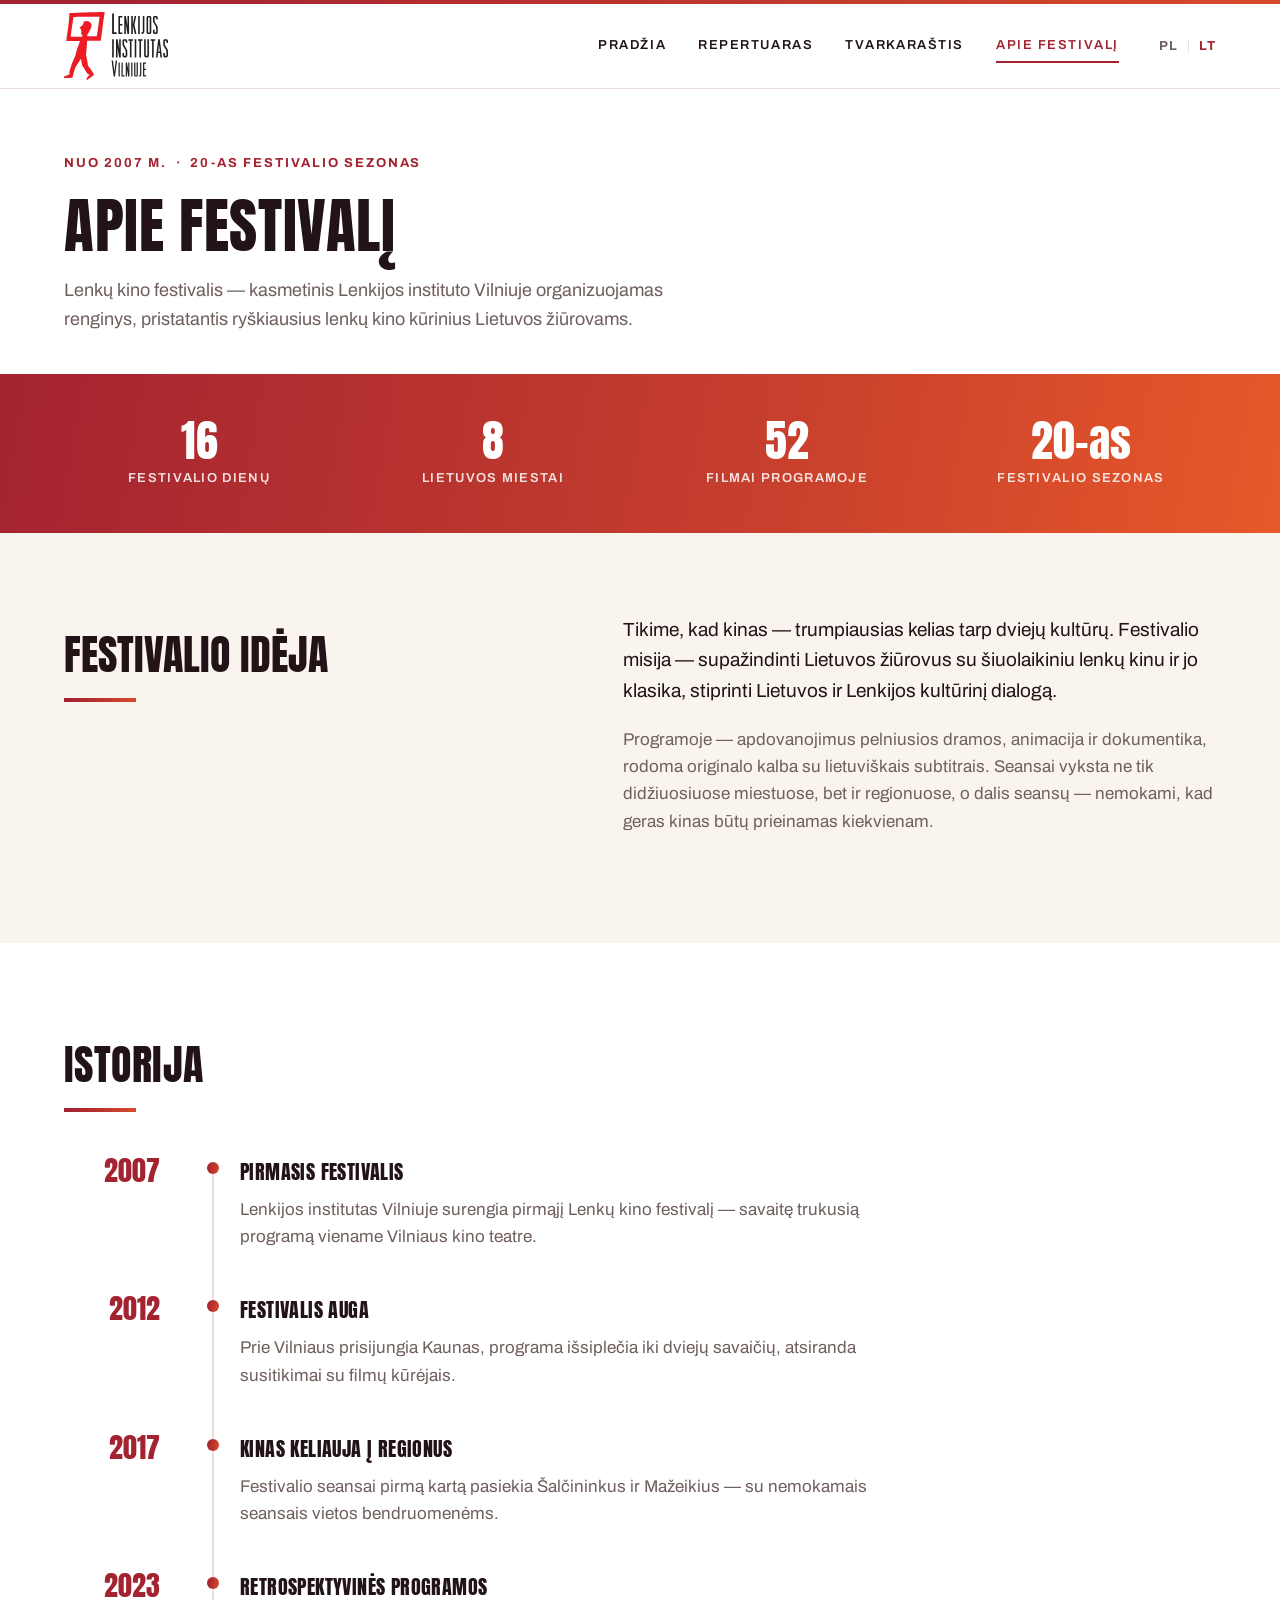
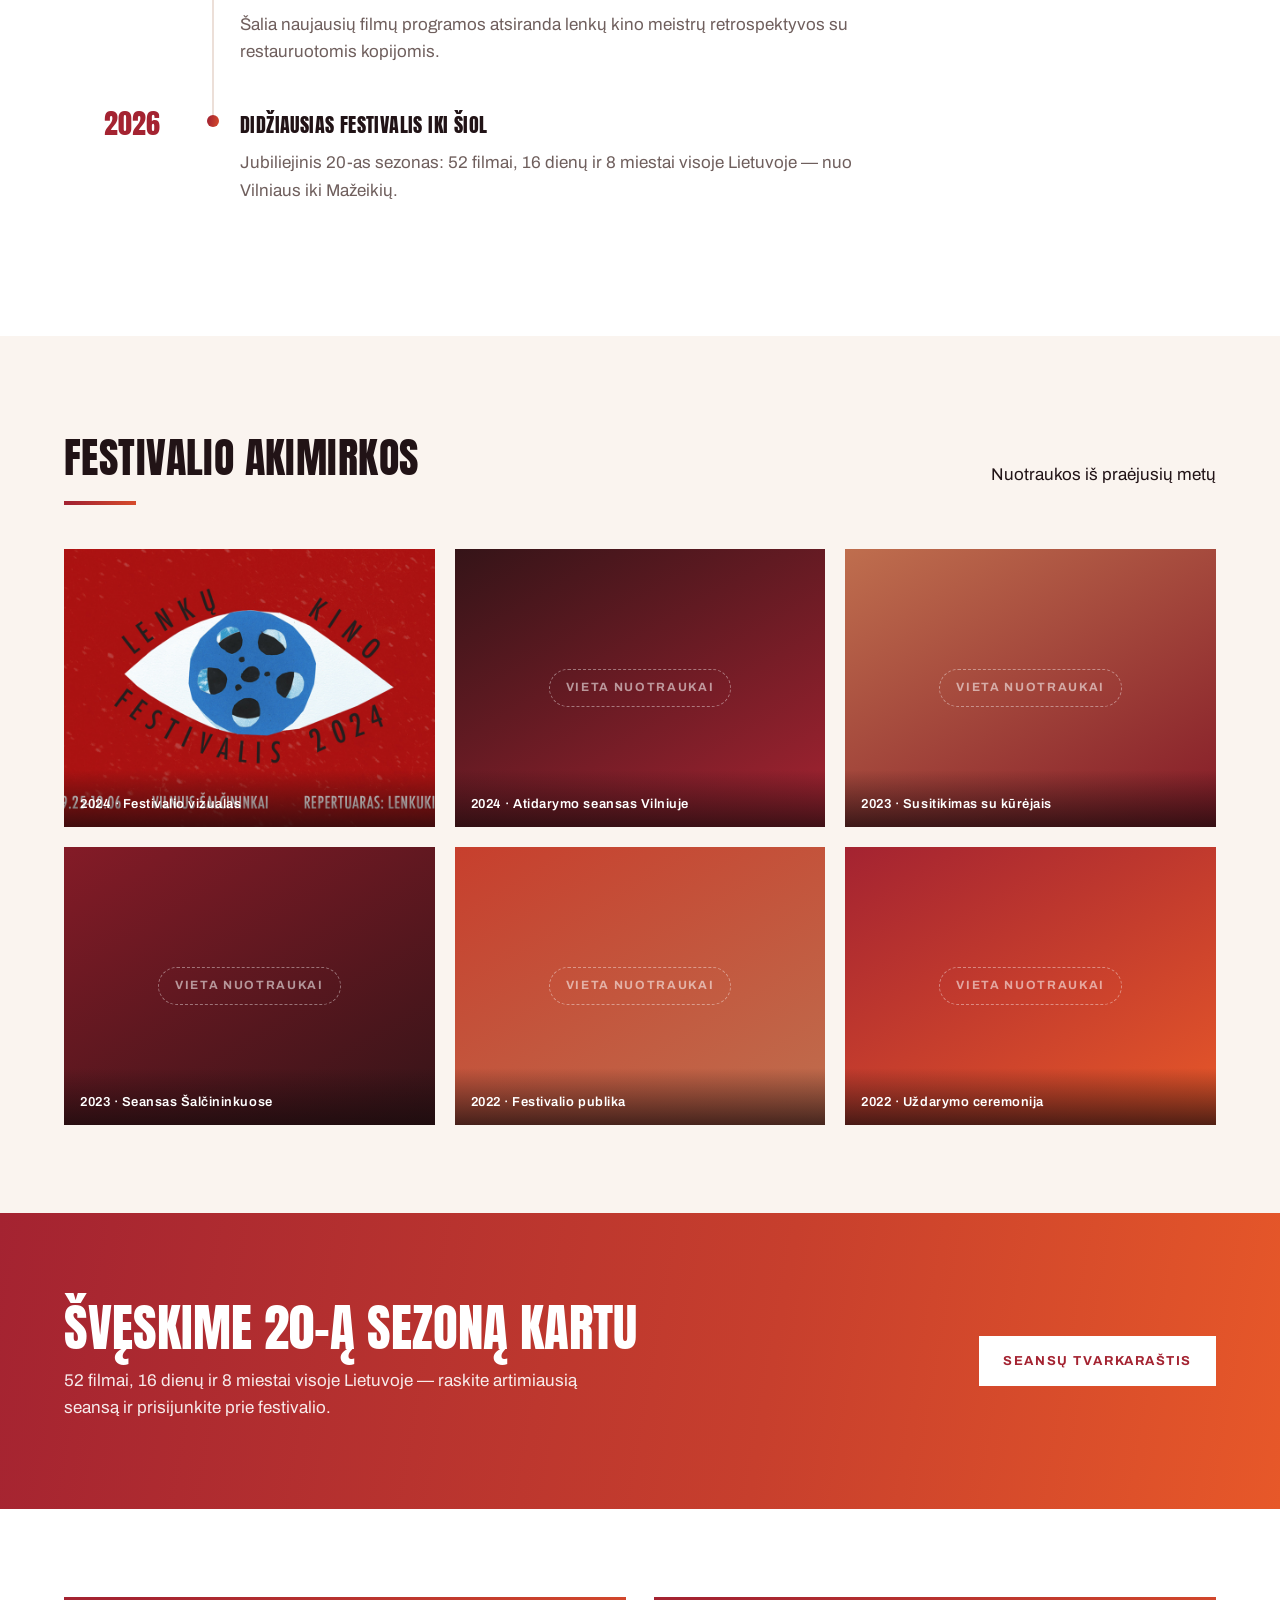
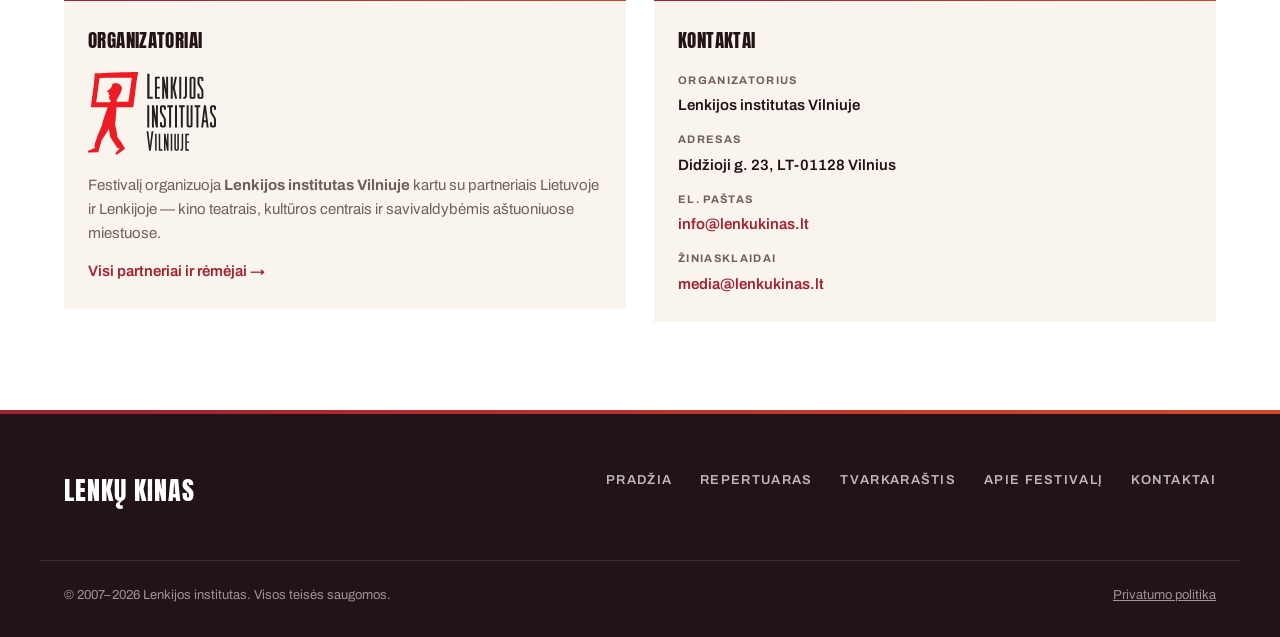
==== apie.html @ f014f4d6 "Add subpages: about, film details, repertoire and schedule - New pages: apie.html, filmas.html, repe" ====
<!DOCTYPE html>
<html lang="lt">
<head>
<meta charset="UTF-8">
<meta name="viewport" content="width=device-width, initial-scale=1">
<title>Apie festivalį — Lenkų kino festivalis 2026</title>
<meta name="description" content="Lenkų kino festivalis — nuo 2007 m. Lenkijos instituto Vilniuje organizuojamas kasmetinis festivalis, pristatantis ryškiausius lenkų kino kūrinius Lietuvos žiūrovams.">
<link rel="preconnect" href="https://fonts.googleapis.com">
<link rel="preconnect" href="https://fonts.gstatic.com" crossorigin>
<link href="https://fonts.googleapis.com/css2?family=Anton&family=Archivo:ital,wght@0,400;0,500;0,600;0,700;1,400&display=swap" rel="stylesheet">
<link rel="stylesheet" href="assets/css/style.css">
</head>
<body class="skaiciai-v2">

<header class="site-header" id="top">
    <div class="wrap header-inner">
        <a href="index.html" class="logo" aria-label="Lenkų kinas — pradžia">
            <img src="assets/img/logo-lt.svg" alt="Lenkų kinas" width="124" height="80">
        </a>

        <nav class="main-nav" id="main-nav" aria-label="Pagrindinė navigacija">
            <a href="index.html">Pradžia</a>
            <a href="repertuaras.html">Repertuaras</a>
            <a href="tvarkarastis.html">Tvarkaraštis</a>
            <a href="apie.html" class="is-active" aria-current="page">Apie festivalį</a>
        </nav>

        <div class="header-right">
            <div class="lang" aria-label="Kalbos pasirinkimas">
                <a href="https://www.lenkukinas.lt/" lang="pl" hreflang="pl">PL</a>
                <span class="lang-sep" aria-hidden="true"></span>
                <a href="#" class="is-active" lang="lt" hreflang="lt" aria-current="page">LT</a>
            </div>
            <button class="nav-toggle" id="nav-toggle" aria-expanded="false" aria-controls="main-nav" aria-label="Meniu">
                <span></span><span></span><span></span>
            </button>
        </div>
    </div>
</header>

<main>

    <!-- INTRO -->
    <section class="page-hero">
        <div class="wrap">
            <p class="eyebrow">Nuo 2007 m.&ensp;·&ensp;20-as festivalio sezonas</p>
            <h1>Apie festivalį</h1>
            <p class="lead">Lenkų kino festivalis — kasmetinis Lenkijos instituto Vilniuje organizuojamas renginys, pristatantis ryškiausius lenkų kino kūrinius Lietuvos žiūrovams.</p>
        </div>
    </section>

    <!-- SKAIČIŲ JUOSTA -->
    <section class="facts">
        <div class="wrap facts-grid">
            <div class="fact"><strong>16</strong><span>festivalio dienų</span></div>
            <div class="fact"><strong>8</strong><span>Lietuvos miestai</span></div>
            <div class="fact"><strong>52</strong><span>filmai programoje</span></div>
            <div class="fact"><strong>20-as</strong><span>festivalio sezonas</span></div>
        </div>
    </section>

    <!-- MISIJA -->
    <section class="section section-alt about-mission">
        <div class="wrap about-grid">
            <h2>Festivalio idėja</h2>
            <div class="about-body">
                <p>Tikime, kad kinas — trumpiausias kelias tarp dviejų kultūrų. Festivalio misija — supažindinti Lietuvos žiūrovus su šiuolaikiniu lenkų kinu ir jo klasika, stiprinti Lietuvos ir Lenkijos kultūrinį dialogą.</p>
                <p>Programoje — apdovanojimus pelniusios dramos, animacija ir dokumentika, rodoma originalo kalba su lietuviškais subtitrais. Seansai vyksta ne tik didžiuosiuose miestuose, bet ir regionuose, o dalis seansų — nemokami, kad geras kinas būtų prieinamas kiekvienam.</p>
            </div>
        </div>
    </section>

    <!-- ISTORIJA -->
    <section class="section">
        <div class="wrap">
            <div class="section-head">
                <h2>Istorija</h2>
            </div>
            <div class="timeline">
                <div class="timeline-item">
                    <span class="timeline-year">2007</span>
                    <div>
                        <h3>Pirmasis festivalis</h3>
                        <p>Lenkijos institutas Vilniuje surengia pirmąjį Lenkų kino festivalį — savaitę trukusią programą viename Vilniaus kino teatre.</p>
                    </div>
                </div>
                <div class="timeline-item">
                    <span class="timeline-year">2012</span>
                    <div>
                        <h3>Festivalis auga</h3>
                        <p>Prie Vilniaus prisijungia Kaunas, programa išsiplečia iki dviejų savaičių, atsiranda susitikimai su filmų kūrėjais.</p>
                    </div>
                </div>
                <div class="timeline-item">
                    <span class="timeline-year">2017</span>
                    <div>
                        <h3>Kinas keliauja į regionus</h3>
                        <p>Festivalio seansai pirmą kartą pasiekia Šalčininkus ir Mažeikius — su nemokamais seansais vietos bendruomenėms.</p>
                    </div>
                </div>
                <div class="timeline-item">
                    <span class="timeline-year">2023</span>
                    <div>
                        <h3>Retrospektyvinės programos</h3>
                        <p>Šalia naujausių filmų programos atsiranda lenkų kino meistrų retrospektyvos su restauruotomis kopijomis.</p>
                    </div>
                </div>
                <div class="timeline-item">
                    <span class="timeline-year">2026</span>
                    <div>
                        <h3>Didžiausias festivalis iki šiol</h3>
                        <p>Jubiliejinis 20-as sezonas: 52 filmai, 16 dienų ir 8 miestai visoje Lietuvoje — nuo Vilniaus iki Mažeikių.</p>
                    </div>
                </div>
            </div>
        </div>
    </section>

    <!-- AKIMIRKOS -->
    <section class="section section-alt">
        <div class="wrap">
            <div class="section-head">
                <h2>Festivalio akimirkos</h2>
                <p class="section-note">Nuotraukos iš praėjusių metų</p>
            </div>
            <div class="gallery">
                <figure class="gallery-item">
                    <img src="assets/img/hero-festival.jpg" alt="2024 m. festivalio vizualas">
                    <figcaption>2024 · Festivalio vizualas</figcaption>
                </figure>
                <figure class="gallery-item gallery-ph tone-2">
                    <figcaption>2024 · Atidarymo seansas Vilniuje</figcaption>
                </figure>
                <figure class="gallery-item gallery-ph tone-3">
                    <figcaption>2023 · Susitikimas su kūrėjais</figcaption>
                </figure>
                <figure class="gallery-item gallery-ph tone-4">
                    <figcaption>2023 · Seansas Šalčininkuose</figcaption>
                </figure>
                <figure class="gallery-item gallery-ph tone-5">
                    <figcaption>2022 · Festivalio publika</figcaption>
                </figure>
                <figure class="gallery-item gallery-ph tone-1">
                    <figcaption>2022 · Uždarymo ceremonija</figcaption>
                </figure>
            </div>
        </div>
    </section>

    <!-- CTA -->
    <section class="cta-band">
        <div class="wrap cta-inner">
            <div>
                <h2>Švęskime 20-ą sezoną kartu</h2>
                <p>52 filmai, 16 dienų ir 8 miestai visoje Lietuvoje — raskite artimiausią seansą ir prisijunkite prie festivalio.</p>
            </div>
            <a class="btn btn-light" href="tvarkarastis.html">Seansų tvarkaraštis</a>
        </div>
    </section>

    <!-- ORGANIZATORIAI IR KONTAKTAI -->
    <section class="section" id="kontaktai">
        <div class="wrap contacts-grid">
            <div class="aside-block">
                <h3>Organizatoriai</h3>
                <img class="org-logo" src="assets/img/logo-lt.svg" alt="Lenkijos institutas Vilniuje" width="128" height="83">
                <p>Festivalį organizuoja <strong>Lenkijos institutas Vilniuje</strong> kartu su partneriais Lietuvoje ir Lenkijoje — kino teatrais, kultūros centrais ir savivaldybėmis aštuoniuose miestuose.</p>
                <p><a href="index.html#partneriai">Visi partneriai ir rėmėjai →</a></p>
            </div>
            <div class="aside-block">
                <h3>Kontaktai</h3>
                <dl class="film-meta film-meta--col">
                    <div><dt>Organizatorius</dt><dd>Lenkijos institutas Vilniuje</dd></div>
                    <div><dt>Adresas</dt><dd>Didžioji g. 23, LT-01128 Vilnius</dd></div>
                    <div><dt>El. paštas</dt><dd><a href="mailto:info@lenkukinas.lt">info@lenkukinas.lt</a></dd></div>
                    <div><dt>Žiniasklaidai</dt><dd><a href="mailto:media@lenkukinas.lt">media@lenkukinas.lt</a></dd></div>
                </dl>
            </div>
        </div>
    </section>

</main>

<footer class="site-footer">
    <div class="wrap footer-inner">
        <p class="footer-brand">Lenkų kinas</p>
        <nav class="footer-nav" aria-label="Footer navigacija">
            <a href="index.html">Pradžia</a>
            <a href="repertuaras.html">Repertuaras</a>
            <a href="tvarkarastis.html">Tvarkaraštis</a>
            <a href="apie.html">Apie festivalį</a>
            <a href="apie.html#kontaktai">Kontaktai</a>
        </nav>
    </div>
    <div class="wrap footer-bottom">
        <p>© 2007–2026 Lenkijos institutas. Visos teisės saugomos.</p>
        <a href="#">Privatumo politika</a>
    </div>
</footer>

<script src="assets/js/main.js"></script>
</body>
</html>
---- assets/css/style.css ----
/* ==========================================================================
   LENKŲ KINAS — home
   Pagrindinė: #A42331 · Akcentas: #E75829 · Gradientas: crimson → orange
   ========================================================================== */

:root {
    --main: #A42331;
    --main-dark: #841b27;
    --accent: #E75829;
    --grad: linear-gradient(100deg, #A42331 10%, #E75829 130%);
    --grad-soft: linear-gradient(100deg, #A42331, #c73f2d 60%, #E75829);
    --ink: #211316;
    --ink-soft: #6f5f5d;
    --paper: #fff;
    --cream: #faf4ef;
    --line: #ecdfd8;
    --display: "Anton", "Arial Narrow", sans-serif;
    --body: "Archivo", "Helvetica Neue", Arial, sans-serif;
    --wrap: 1200px;
}

* { box-sizing: border-box; }

html { scroll-behavior: smooth; scroll-padding-top: 96px; }

body {
    margin: 0;
    font-family: var(--body);
    font-size: 17px;
    line-height: 1.6;
    color: var(--ink);
    background: var(--paper);
    -webkit-font-smoothing: antialiased;
}

img { max-width: 100%; height: auto; display: block; }

.wrap {
    max-width: var(--wrap);
    margin: 0 auto;
    padding: 0 24px;
}

/* --------------------------------------------------------------------------
   Header
   -------------------------------------------------------------------------- */

.site-header {
    position: sticky;
    top: 0;
    z-index: 50;
    background: rgba(255, 255, 255, .94);
    backdrop-filter: blur(8px);
    border-bottom: 1px solid var(--line);
}

.site-header::before {
    content: "";
    display: block;
    height: 4px;
    background: var(--grad);
}

.header-inner {
    display: flex;
    align-items: center;
    gap: 40px;
    height: 84px;
}

.logo img { width: 104px; height: auto; }

.main-nav {
    display: flex;
    gap: 32px;
    margin-left: auto;
}

.main-nav a {
    font-size: 13px;
    font-weight: 600;
    letter-spacing: .12em;
    text-transform: uppercase;
    text-decoration: none;
    color: var(--ink);
    padding: 6px 0;
    border-bottom: 2px solid transparent;
    transition: color .15s, border-color .15s;
}

.main-nav a:hover { color: var(--main); border-bottom-color: var(--main); }

.header-right { display: flex; align-items: center; gap: 24px; }

.lang { display: flex; align-items: center; gap: 10px; }

.lang a {
    font-size: 13px;
    font-weight: 700;
    letter-spacing: .08em;
    text-decoration: none;
    color: var(--ink-soft);
}

.lang a:hover { color: var(--main); }
.lang a.is-active { color: var(--main); }
.lang-sep { width: 1px; height: 14px; background: var(--line); }

.nav-toggle {
    display: none;
    flex-direction: column;
    justify-content: center;
    gap: 5px;
    width: 40px;
    height: 40px;
    padding: 8px;
    background: none;
    border: 0;
    cursor: pointer;
}

.nav-toggle span {
    display: block;
    height: 2px;
    background: var(--ink);
    transition: transform .2s, opacity .2s;
}

/* --------------------------------------------------------------------------
   Partnerių bėganti juosta (V1)
   -------------------------------------------------------------------------- */

.marquee {
    overflow: hidden;
    background: #fff;
    border-bottom: 1px solid var(--line);
    padding: 22px 0;
}

.marquee-track {
    display: flex;
    width: max-content;
    animation: marquee 36s linear infinite;
}

.marquee:hover .marquee-track { animation-play-state: paused; }

.marquee-group {
    display: flex;
    align-items: center;
    gap: 72px;
    flex: none;
    padding-right: 72px;
}

.marquee-group img {
    height: 36px;
    width: auto;
    filter: grayscale(1);
    opacity: .55;
    transition: filter .2s, opacity .2s;
}

.marquee-group img:hover { filter: none; opacity: 1; }

.marquee-chip {
    display: flex;
    align-items: center;
    background: var(--ink);
    padding: 6px 14px;
    border-radius: 4px;
}

.marquee-chip img { filter: none; opacity: .9; height: 28px; }

.marquee-top {
    background: var(--cream);
    padding: 12px 0;
}

.marquee-top .marquee-group img { height: 28px; }
.marquee-top .marquee-chip { padding: 5px 12px; }
.marquee-top .marquee-chip img { height: 22px; }

@keyframes marquee {
    to { transform: translateX(-50%); }
}

@media (prefers-reduced-motion: reduce) {
    .marquee-track { animation: none; }
}

/* --------------------------------------------------------------------------
   Hero
   -------------------------------------------------------------------------- */

.hero { padding: 72px 0 88px; }

.hero-grid {
    display: grid;
    grid-template-columns: minmax(0, 5fr) minmax(0, 6fr);
    gap: 64px;
    align-items: center;
}

.eyebrow {
    margin: 0 0 20px;
    font-size: 13px;
    font-weight: 700;
    letter-spacing: .14em;
    text-transform: uppercase;
    color: var(--main);
}

.hero h1 {
    margin: 0 0 24px;
    font-family: var(--display);
    font-weight: 400;
    font-size: clamp(44px, 5.4vw, 72px);
    line-height: 1.02;
    text-transform: uppercase;
    letter-spacing: .01em;
}

.hero h1 em {
    font-style: normal;
    background: var(--grad);
    -webkit-background-clip: text;
    background-clip: text;
    color: transparent;
}

.lead {
    margin: 0 0 36px;
    max-width: 46ch;
    font-size: 18px;
    color: var(--ink-soft);
}

.hero-actions { display: flex; flex-wrap: wrap; gap: 14px; }

.btn {
    display: inline-block;
    padding: 15px 24px;
    font-size: 13px;
    font-weight: 700;
    letter-spacing: .12em;
    text-transform: uppercase;
    text-decoration: none;
    transition: background .15s, color .15s, border-color .15s, box-shadow .15s;
}

.btn-solid {
    background: var(--main);
    color: #fff;
}

.btn-solid:hover { background: var(--main-dark); }

.btn-ghost {
    border: 2px solid var(--ink);
    color: var(--ink);
    padding: 13px 22px;
}

.btn-ghost:hover { border-color: var(--main); color: var(--main); }

.btn-light {
    background: #fff;
    color: var(--main);
}

.btn-light:hover { background: var(--cream); }

.hero-poster img {
    width: 100%;
    box-shadow: 14px 14px 0 var(--main);
}

/* --------------------------------------------------------------------------
   Skaičiai — v1: kortelės, v2: gradiento juosta prie hero apačios
   -------------------------------------------------------------------------- */

.facts-grid {
    display: grid;
    grid-template-columns: repeat(4, 1fr);
}

.fact strong {
    display: block;
    font-family: var(--display);
    font-weight: 400;
    line-height: 1;
}

.fact span {
    display: block;
    font-size: 13px;
    font-weight: 600;
    letter-spacing: .1em;
    text-transform: uppercase;
}

/* v1 — kortelės */
body.skaiciai-v1 .facts { padding: 0 0 88px; }

body.skaiciai-v1 .facts-grid { gap: 20px; }

body.skaiciai-v1 .fact {
    padding: 32px 24px 28px;
    background: var(--cream);
    border-top: 4px solid;
    border-image: var(--grad) 1;
    text-align: center;
}

body.skaiciai-v1 .fact strong {
    font-size: 48px;
    background: var(--grad);
    -webkit-background-clip: text;
    background-clip: text;
    color: transparent;
}

body.skaiciai-v1 .fact span {
    margin-top: 10px;
    color: var(--ink-soft);
}

/* v2 — gradiento juosta */
body.skaiciai-v2 .facts {
    background: var(--grad-soft);
    color: #fff;
    padding: 44px 0;
}

body.skaiciai-v2 .facts-grid {
    gap: 24px;
    text-align: center;
}

body.skaiciai-v2 .fact strong { font-size: 44px; }

body.skaiciai-v2 .fact span {
    margin-top: 6px;
    opacity: .85;
}

/* --------------------------------------------------------------------------
   Sections
   -------------------------------------------------------------------------- */

.section { padding: 88px 0; }

.section-alt { background: var(--cream); }

.section-head {
    display: flex;
    flex-wrap: wrap;
    align-items: flex-end;
    justify-content: space-between;
    gap: 20px;
    margin-bottom: 44px;
}

.section-head h2 {
    position: relative;
    margin: 0;
    padding-bottom: 14px;
    font-family: var(--display);
    font-weight: 400;
    font-size: clamp(30px, 3.4vw, 42px);
    text-transform: uppercase;
    letter-spacing: .01em;
}

.section-head h2::after {
    content: "";
    position: absolute;
    left: 0;
    bottom: 0;
    width: 72px;
    height: 4px;
    background: var(--grad);
}

.section-head .btn { flex: none; }

/* --------------------------------------------------------------------------
   Festivalio filmai
   -------------------------------------------------------------------------- */

.movies {
    display: grid;
    grid-template-columns: repeat(auto-fill, minmax(300px, 1fr));
    gap: 36px 28px;
}

.movie {
    text-decoration: none;
    color: var(--ink);
}

.movie-media {
    position: relative;
    margin: 0;
    overflow: hidden;
    aspect-ratio: 1;
    background: var(--cream);
}

.movie-media img {
    width: 100%;
    height: 100%;
    object-fit: cover;
    transition: transform .45s cubic-bezier(.2, .6, .2, 1);
}

.movie:hover .movie-media img { transform: scale(1.045); }

.movie-tag {
    position: absolute;
    left: 0;
    bottom: 0;
    padding: 7px 14px;
    background: var(--main);
    color: #fff;
    font-size: 12px;
    font-weight: 700;
    letter-spacing: .1em;
    text-transform: uppercase;
}

.movie-body { padding-top: 18px; }

.movie h3 {
    margin: 0 0 8px;
    font-family: var(--display);
    font-weight: 400;
    font-size: 24px;
    line-height: 1.15;
    text-transform: uppercase;
    transition: color .15s;
}

.movie:hover h3 { color: var(--main); }

.movie h3 span { color: var(--ink-soft); font-size: .8em; }

.movie-meta {
    margin: 0 0 12px;
    font-size: 14px;
    color: var(--ink-soft);
}

.movie-more {
    font-size: 13px;
    font-weight: 700;
    letter-spacing: .1em;
    text-transform: uppercase;
    color: var(--main);
}

.movie-more::after {
    content: " →";
    transition: margin .15s;
}

.movie:hover .movie-more::after { margin-left: 4px; }

/* --------------------------------------------------------------------------
   Repertuaro puslapis
   -------------------------------------------------------------------------- */

.page-hero { padding: 64px 0 40px; }

.page-hero h1 {
    margin: 0 0 20px;
    font-family: var(--display);
    font-weight: 400;
    font-size: clamp(40px, 4.8vw, 64px);
    line-height: 1.02;
    text-transform: uppercase;
    letter-spacing: .01em;
}

.page-hero .lead { margin-bottom: 0; max-width: 62ch; }

.filters {
    position: sticky;
    top: 88px;
    z-index: 40;
    background: rgba(255, 255, 255, .94);
    backdrop-filter: blur(8px);
    padding: 16px 0;
    border-bottom: 1px solid var(--line);
}

.city-filter {
    display: flex;
    flex-wrap: wrap;
    align-items: center;
    gap: 8px;
}

.pill {
    padding: 9px 18px;
    font-family: var(--body);
    font-size: 13px;
    font-weight: 600;
    letter-spacing: .06em;
    text-transform: uppercase;
    color: var(--ink);
    background: none;
    border: 1.5px solid var(--line);
    border-radius: 999px;
    cursor: pointer;
    transition: border-color .15s, color .15s, background .15s;
}

.pill:hover { border-color: var(--main); color: var(--main); }

.pill.is-active {
    background: var(--ink);
    border-color: var(--ink);
    color: #fff;
}

.pill-count {
    display: inline-block;
    margin-left: 6px;
    font-size: 11px;
    opacity: .55;
}

.subfilter {
    display: flex;
    flex-wrap: wrap;
    align-items: center;
    gap: 8px;
    margin-top: 12px;
}

.subfilter[hidden] { display: none; }

.subfilter-label {
    font-size: 12px;
    font-weight: 700;
    letter-spacing: .1em;
    text-transform: uppercase;
    color: var(--ink-soft);
    margin-right: 6px;
}

.subfilter .pill { padding: 7px 14px; font-size: 12px; }

.repertoire { padding-top: 48px; }

.group-head { margin: 56px 0 28px; max-width: 720px; }
.group-head:first-child { margin-top: 0; }

.group-head h2 {
    position: relative;
    margin: 0;
    padding-bottom: 14px;
    font-family: var(--display);
    font-weight: 400;
    font-size: clamp(26px, 3vw, 36px);
    text-transform: uppercase;
    letter-spacing: .01em;
}

.group-head h2::after {
    content: "";
    position: absolute;
    left: 0;
    bottom: 0;
    width: 72px;
    height: 4px;
    background: var(--grad);
}

.group-head p {
    margin: 14px 0 0;
    color: var(--ink-soft);
}

.group-count {
    font-family: var(--body);
    font-size: 14px;
    font-weight: 700;
    color: var(--main);
    vertical-align: super;
}

.group-head--sub { margin: 36px 0 20px; }

.group-head--sub h2 {
    font-size: 21px;
    padding-bottom: 0;
    color: var(--main);
}

.group-head--sub h2::after { display: none; }

.movies-repertoire { grid-template-columns: repeat(auto-fill, minmax(260px, 1fr)); }

/* Kortelės vietoj kadro — plakato pakaitalas */
.movie-media--ph {
    display: flex;
    flex-direction: column;
    align-items: flex-start;
    justify-content: flex-end;
    padding: 24px 24px 56px;
    color: #fff;
}

.ph-title {
    font-family: var(--display);
    font-size: 26px;
    line-height: 1.1;
    text-transform: uppercase;
    letter-spacing: .02em;
    opacity: .92;
}

.ph-year {
    margin-top: 8px;
    font-size: 13px;
    font-weight: 600;
    letter-spacing: .14em;
    opacity: .6;
}

.movie-badges {
    position: absolute;
    top: 12px;
    left: 12px;
    display: flex;
    flex-direction: column;
    align-items: flex-start;
    gap: 6px;
}

.badge {
    padding: 5px 10px;
    background: #fff;
    color: var(--main);
    font-size: 11px;
    font-weight: 700;
    letter-spacing: .08em;
    text-transform: uppercase;
    box-shadow: 0 2px 8px rgba(33, 19, 22, .18);
}

.main-nav a.is-active { color: var(--main); border-bottom-color: var(--main); }

/* --------------------------------------------------------------------------
   Filmo vidinis
   -------------------------------------------------------------------------- */

.film-hero { padding: 64px 0 72px; }

.film-hero_grid {
    display: grid;
    grid-template-columns: minmax(0, 6fr) minmax(0, 5fr);
    gap: 64px;
    align-items: start;
}

.film-hero .eyebrow a {
    color: inherit;
    text-decoration: none;
}

.film-hero .eyebrow a:hover { text-decoration: underline; }

.film-hero h1 {
    margin: 0 0 8px;
    font-family: var(--display);
    font-weight: 400;
    font-size: clamp(40px, 4.8vw, 64px);
    line-height: 1.02;
    text-transform: uppercase;
    letter-spacing: .01em;
}

.film-orig {
    margin: 0 0 20px;
    font-size: 19px;
    font-style: italic;
    color: var(--ink-soft);
}

.film-badges {
    display: flex;
    flex-wrap: wrap;
    gap: 8px;
    margin: 0 0 8px;
}

.film-badges .badge { box-shadow: none; border: 1px solid var(--line); }

.film-meta {
    display: grid;
    grid-template-columns: repeat(3, 1fr);
    gap: 20px 24px;
    margin: 28px 0 36px;
    padding: 24px 0;
    border-top: 1px solid var(--line);
    border-bottom: 1px solid var(--line);
}

.film-meta dt {
    font-size: 11px;
    font-weight: 700;
    letter-spacing: .12em;
    text-transform: uppercase;
    color: var(--ink-soft);
    margin-bottom: 4px;
}

.film-meta dd {
    margin: 0;
    font-size: 15px;
    font-weight: 600;
}

.film-poster img { width: 100%; box-shadow: 14px 14px 0 var(--main); }

.film-poster-ph {
    display: flex;
    flex-direction: column;
    align-items: flex-start;
    justify-content: flex-end;
    aspect-ratio: 1;
    padding: 32px;
    color: #fff;
    box-shadow: 14px 14px 0 rgba(33, 19, 22, .16);
}

.film-poster-ph .ph-title { font-size: 36px; }

/* Daugiau informacijos */

.film-info { padding-top: 0; }

.film-info_grid {
    display: grid;
    grid-template-columns: minmax(0, 7fr) minmax(0, 4fr);
    gap: 64px;
    align-items: start;
}

.film-description {
    margin: 0 0 32px;
    font-size: 18px;
    line-height: 1.7;
    color: var(--ink-soft);
}

.film-trailer {
    position: relative;
    aspect-ratio: 16 / 9;
    background: var(--ink);
    overflow: hidden;
}

.film-trailer iframe {
    position: absolute;
    inset: 0;
    width: 100%;
    height: 100%;
    border: 0;
}

.film-trailer--ph {
    display: flex;
    flex-direction: column;
    align-items: center;
    justify-content: center;
    gap: 16px;
    color: #fff;
    font-size: 13px;
    font-weight: 700;
    letter-spacing: .12em;
    text-transform: uppercase;
}

.film-trailer--ph .play {
    width: 64px;
    height: 64px;
    border-radius: 50%;
    background: rgba(255, 255, 255, .12);
    border: 2px solid rgba(255, 255, 255, .6);
    position: relative;
}

.film-trailer--ph .play::after {
    content: "";
    position: absolute;
    left: 55%;
    top: 50%;
    transform: translate(-50%, -50%);
    border-left: 16px solid #fff;
    border-top: 10px solid transparent;
    border-bottom: 10px solid transparent;
}

.film-aside { display: grid; gap: 28px; }

.aside-block {
    background: var(--cream);
    border-top: 4px solid;
    border-image: var(--grad) 1;
    padding: 24px 24px 26px;
}

.aside-block h3 {
    margin: 0 0 16px;
    font-family: var(--display);
    font-weight: 400;
    font-size: 19px;
    text-transform: uppercase;
    letter-spacing: .02em;
}

.aside-block ul {
    margin: 0;
    padding: 0 0 0 18px;
    color: var(--ink-soft);
    font-size: 15px;
}

.aside-block li { margin-bottom: 8px; }
.aside-block li:last-child { margin-bottom: 0; }

.film-meta--col {
    grid-template-columns: 1fr;
    gap: 14px;
    margin: 0;
    padding: 0;
    border: 0;
}

/* Artimiausi seansai */

.screenings {
    display: grid;
    gap: 12px;
}

.screening {
    display: grid;
    grid-template-columns: minmax(0, 3fr) auto minmax(0, 4fr) auto;
    align-items: center;
    gap: 24px;
    padding: 18px 24px;
    background: #fff;
    border: 1px solid var(--line);
}

.screening-date {
    font-size: 15px;
    font-weight: 600;
}

.screening-time {
    font-family: var(--display);
    font-size: 22px;
    color: var(--main);
}

.screening-place {
    display: flex;
    align-items: center;
    gap: 14px;
    font-size: 15px;
    color: var(--ink-soft);
}

.screening-place strong {
    display: block;
    color: var(--ink);
    font-weight: 700;
}

.venue-logo-slot {
    flex: none;
    width: 64px;
    height: 44px;
    display: flex;
    align-items: center;
    justify-content: center;
}

.venue-logo {
    max-width: 64px;
    max-height: 40px;
    width: auto;
    height: auto;
    object-fit: contain;
}

.venue-logo-slot--dark {
    background: var(--ink);
    border-radius: 4px;
    padding: 6px 8px;
}

.venue-logo-slot--dark .venue-logo { max-height: 22px; }

.btn-small { padding: 11px 18px; font-size: 12px; }

/* Tvarkaraščio puslapis */

/* Filtrų eilutės lygiavimas: label — fiksuotas stulpelis, burbuliukai prasideda toje pačioje linijoje */
#city-filter,
.date-filter {
    display: flex;
    flex-wrap: nowrap;
    align-items: flex-start;
    gap: 8px;
}

#city-filter > .subfilter-label,
.date-filter > .subfilter-label {
    flex: 0 0 88px;
    margin-right: 0;
    padding-top: 9px;
}

.pill-group {
    display: flex;
    flex-wrap: wrap;
    align-items: center;
    gap: 8px;
    min-width: 0;
}

.datepicker { position: relative; }

.datepicker-toggle {
    display: inline-flex;
    align-items: center;
    gap: 8px;
    padding: 8px 16px;
    font-family: var(--body);
    font-size: 13px;
    font-weight: 600;
    letter-spacing: .04em;
    text-transform: uppercase;
    color: var(--ink);
    background: #fff;
    border: 1.5px solid var(--line);
    border-radius: 999px;
    cursor: pointer;
    transition: border-color .15s, color .15s, background .15s;
}

.datepicker-toggle:hover { border-color: var(--main); color: var(--main); }

.datepicker-toggle:focus-visible,
.datepicker-day:focus-visible {
    outline: 2px solid var(--main);
    outline-offset: 2px;
}

.datepicker-toggle.has-value {
    background: var(--ink);
    border-color: var(--ink);
    color: #fff;
}

.datepicker-pop {
    position: absolute;
    top: calc(100% + 10px);
    left: 0;
    z-index: 60;
    width: 292px;
    max-width: calc(100vw - 32px);
    padding: 18px 18px 12px;
    background: #fff;
    border: 1.5px solid var(--line);
    border-radius: 16px;
    box-shadow: 0 14px 40px rgba(33, 19, 22, .14);
}

.datepicker-pop[hidden] { display: none; }

.datepicker-month + .datepicker-month { margin-top: 16px; }

.datepicker-title {
    margin: 0 0 10px;
    font-size: 12px;
    font-weight: 700;
    letter-spacing: .1em;
    text-transform: uppercase;
    color: var(--ink-soft);
}

.datepicker-grid {
    display: grid;
    grid-template-columns: repeat(7, 1fr);
    gap: 2px;
    justify-items: center;
}

.datepicker-wd {
    font-size: 10px;
    font-weight: 700;
    letter-spacing: .08em;
    text-transform: uppercase;
    color: var(--ink-soft);
    padding-bottom: 4px;
}

.datepicker-day {
    width: 34px;
    height: 34px;
    display: inline-flex;
    align-items: center;
    justify-content: center;
    font-family: var(--body);
    font-size: 13px;
    font-weight: 600;
    color: var(--ink);
    background: var(--cream);
    border: 1.5px solid transparent;
    border-radius: 50%;
    cursor: pointer;
    transition: border-color .15s, color .15s, background .15s;
}

.datepicker-day:hover { border-color: var(--main); color: var(--main); }

.datepicker-day.is-selected {
    background: var(--grad);
    color: #fff;
}

.datepicker-day.is-selected:hover { border-color: transparent; color: #fff; }

.datepicker-day.is-off {
    background: none;
    color: var(--ink-soft);
    opacity: .35;
    cursor: default;
}

.datepicker-day.is-off:hover { border-color: transparent; }

.datepicker-hint {
    margin: 12px 0 0;
    font-size: 11px;
    color: var(--ink-soft);
}

.sched-day { margin: 44px 0 16px; }
.sched-day:first-child { margin-top: 0; }

.sched-day h2 {
    color: var(--ink);
    font-size: 24px;
}

.screening--schedule {
    grid-template-columns: auto minmax(0, 5fr) minmax(0, 4fr) minmax(150px, auto);
}

.screening--schedule .screening-time { min-width: 64px; }

.screening--schedule .screening-place {
    display: flex;
    align-items: center;
    gap: 14px;
}

.venue-logo-slot {
    flex: 0 0 72px;
    display: flex;
    align-items: center;
    justify-content: center;
}

.venue-logo {
    max-height: 32px;
    max-width: 100%;
    object-fit: contain;
}

.screening-film a {
    font-family: var(--display);
    font-size: 19px;
    text-transform: uppercase;
    letter-spacing: .02em;
    text-decoration: none;
    color: var(--ink);
    transition: color .15s;
}

.screening-film a:hover { color: var(--main); }

.screening-film small {
    display: block;
    margin-top: 2px;
    font-size: 13px;
    color: var(--ink-soft);
}

.screening-note {
    display: block;
    margin-top: 6px;
    font-size: 13px;
    font-style: normal;
    font-weight: 600;
    color: var(--main);
}

.free-label {
    justify-self: start;
    padding: 8px 14px;
    font-size: 12px;
    font-weight: 700;
    letter-spacing: .08em;
    text-transform: uppercase;
    color: var(--main);
    border: 1.5px dashed var(--main);
    border-radius: 999px;
    white-space: nowrap;
}

.schedule-note {
    margin: 20px 0 0;
    font-size: 14px;
    color: var(--ink-soft);
}

/* --------------------------------------------------------------------------
   Apie festivalį
   -------------------------------------------------------------------------- */

.org-logo {
    width: 128px;
    height: auto;
    margin: 4px 0 18px;
}

/* Istorijos laiko juosta */

.timeline {
    display: grid;
    gap: 0;
    max-width: 820px;
}

.timeline-item {
    display: grid;
    grid-template-columns: 120px 1fr;
    gap: 32px;
    position: relative;
    padding: 0 0 44px 0;
}

.timeline-item::before {
    content: "";
    position: absolute;
    left: 148px;
    top: 10px;
    bottom: -10px;
    width: 2px;
    background: var(--line);
}

.timeline-item:last-child::before { display: none; }

.timeline-item::after {
    content: "";
    position: absolute;
    left: 143px;
    top: 6px;
    width: 12px;
    height: 12px;
    border-radius: 50%;
    background: var(--grad);
}

.timeline-year {
    font-family: var(--display);
    font-size: 28px;
    line-height: 1;
    color: var(--main);
    text-align: right;
    padding-right: 24px;
}

.timeline-item > div { padding-left: 24px; }

.timeline-item h3 {
    margin: 0 0 8px;
    font-family: var(--display);
    font-weight: 400;
    font-size: 20px;
    text-transform: uppercase;
    letter-spacing: .02em;
}

.timeline-item p { margin: 0; color: var(--ink-soft); }

/* Nuotraukų galerija */

.gallery {
    display: grid;
    grid-template-columns: repeat(3, 1fr);
    gap: 20px;
}

.gallery-item {
    margin: 0;
    position: relative;
    aspect-ratio: 4 / 3;
    overflow: hidden;
    background: var(--cream);
}

.gallery-item img {
    width: 100%;
    height: 100%;
    object-fit: cover;
    transition: transform .45s cubic-bezier(.2, .6, .2, 1);
}

.gallery-item:hover img { transform: scale(1.04); }

.gallery-item figcaption {
    position: absolute;
    left: 0;
    right: 0;
    bottom: 0;
    padding: 24px 16px 12px;
    background: linear-gradient(transparent, rgba(23, 10, 12, .72));
    color: #fff;
    font-size: 13px;
    font-weight: 600;
    letter-spacing: .04em;
}

.gallery-ph { display: flex; }

.gallery-ph::before {
    content: "Vieta nuotraukai";
    margin: auto;
    font-size: 12px;
    font-weight: 700;
    letter-spacing: .14em;
    text-transform: uppercase;
    color: rgba(255, 255, 255, .55);
    border: 1.5px dashed rgba(255, 255, 255, .4);
    border-radius: 999px;
    padding: 8px 16px;
}

/* Organizatoriai ir kontaktai */

.contacts-grid {
    display: grid;
    grid-template-columns: 1fr 1fr;
    gap: 28px;
    align-items: start;
}

.contacts-grid .aside-block p {
    margin: 0 0 14px;
    color: var(--ink-soft);
    font-size: 15px;
}

.contacts-grid .aside-block p:last-child { margin-bottom: 0; }

.contacts-grid a { color: var(--main); text-decoration: none; font-weight: 600; }
.contacts-grid a:hover { text-decoration: underline; }

/* --------------------------------------------------------------------------
   Seansų CTA
   -------------------------------------------------------------------------- */

.cta-band {
    background: var(--grad-soft);
    color: #fff;
    padding: 88px 0;
}

.cta-inner {
    display: flex;
    flex-wrap: wrap;
    align-items: center;
    justify-content: space-between;
    gap: 32px;
}

.cta-band h2 {
    margin: 0 0 12px;
    font-family: var(--display);
    font-weight: 400;
    font-size: clamp(32px, 4vw, 52px);
    line-height: 1.05;
    text-transform: uppercase;
}

.cta-band p {
    margin: 0;
    max-width: 52ch;
    font-size: 17px;
    opacity: .9;
}

/* --------------------------------------------------------------------------
   Apie festivalį
   -------------------------------------------------------------------------- */

.about-grid {
    display: grid;
    grid-template-columns: minmax(0, 5fr) minmax(0, 6fr);
    gap: 64px;
    align-items: start;
}

.about-grid h2 {
    position: relative;
    margin: 0;
    padding-bottom: 14px;
    font-family: var(--display);
    font-weight: 400;
    font-size: clamp(30px, 3.4vw, 42px);
    text-transform: uppercase;
}

.about-grid h2::after {
    content: "";
    position: absolute;
    left: 0;
    bottom: 0;
    width: 72px;
    height: 4px;
    background: var(--grad);
}

.about-body p { margin: 0 0 20px; color: var(--ink-soft); }
.about-body p:first-child { margin-top: -6px; font-size: 19px; color: var(--ink); }
.about-body .btn { margin-top: 8px; }

/* --------------------------------------------------------------------------
   Partneriai (V2 blokas)
   -------------------------------------------------------------------------- */

.partners {
    display: grid;
    grid-template-columns: repeat(6, 1fr);
    border-top: 1px solid var(--line);
    border-left: 1px solid var(--line);
}

.partner {
    display: flex;
    align-items: center;
    justify-content: center;
    padding: 28px 24px;
    min-height: 120px;
    background: #fff;
    border-right: 1px solid var(--line);
    border-bottom: 1px solid var(--line);
}

.partner img {
    max-height: 56px;
    width: auto;
    max-width: 100%;
    object-fit: contain;
    filter: grayscale(1);
    opacity: .6;
    transition: filter .2s, opacity .2s;
}

.partner:hover img { filter: none; opacity: 1; }

.partner-dark { background: var(--ink); }
.partner-dark img { opacity: .85; filter: none; }
.partner-dark:hover img { opacity: 1; }

/* --------------------------------------------------------------------------
   Variantai + perjungiklis
   -------------------------------------------------------------------------- */

/* v1: juosta po skaičių · v2: blokas prieš footer · v3: juosta virš navbaro */
body.partneriai-v1 .marquee-top,
body.partneriai-v1 #partneriai { display: none; }
body.partneriai-v2 .marquee { display: none; }
body.partneriai-v3 .marquee-mid,
body.partneriai-v3 #partneriai { display: none; }

.switcher {
    position: fixed;
    right: 20px;
    bottom: 20px;
    z-index: 100;
    display: flex;
    flex-direction: column;
    gap: 8px;
    padding: 12px 14px;
    background: #fff;
    border: 1px solid var(--line);
    border-radius: 14px;
    box-shadow: 0 6px 24px rgba(33, 19, 22, .14);
}

.switcher-row {
    display: flex;
    align-items: center;
    justify-content: space-between;
    gap: 6px;
}

.switcher-label {
    font-size: 12px;
    font-weight: 700;
    letter-spacing: .1em;
    text-transform: uppercase;
    color: var(--ink-soft);
    margin-right: 10px;
}

.switcher button {
    padding: 6px 14px;
    font-family: var(--body);
    font-size: 12px;
    font-weight: 700;
    letter-spacing: .06em;
    text-transform: uppercase;
    color: var(--ink);
    background: none;
    border: 1.5px solid var(--line);
    border-radius: 999px;
    cursor: pointer;
    transition: background .15s, color .15s, border-color .15s;
}

.switcher button:hover { border-color: var(--main); color: var(--main); }

.switcher button.is-active {
    background: var(--main);
    border-color: var(--main);
    color: #fff;
}

/* --------------------------------------------------------------------------
   Footer
   -------------------------------------------------------------------------- */

.site-footer {
    background: var(--ink);
    color: #fff;
    border-top: 4px solid;
    border-image: var(--grad) 1;
}

.footer-inner {
    display: flex;
    flex-wrap: wrap;
    align-items: flex-start;
    gap: 40px;
    padding-top: 56px;
    padding-bottom: 40px;
}

.footer-brand {
    margin: 0;
    font-family: var(--display);
    font-size: 26px;
    text-transform: uppercase;
    letter-spacing: .04em;
}

.footer-nav {
    display: flex;
    flex-wrap: wrap;
    gap: 12px 28px;
    margin-left: auto;
}

.footer-nav a {
    font-size: 13px;
    font-weight: 600;
    letter-spacing: .1em;
    text-transform: uppercase;
    text-decoration: none;
    color: rgba(255, 255, 255, .7);
}

.footer-nav a:hover { color: #fff; }

.footer-bottom {
    display: flex;
    flex-wrap: wrap;
    gap: 8px 24px;
    justify-content: space-between;
    padding-top: 24px;
    padding-bottom: 32px;
    margin-top: 8px;
    border-top: 1px solid rgba(255, 255, 255, .12);
    font-size: 13px;
    color: rgba(255, 255, 255, .55);
}

.footer-bottom p { margin: 0; }

.footer-bottom a {
    color: rgba(255, 255, 255, .55);
}

.footer-bottom a:hover { color: #fff; }

/* --------------------------------------------------------------------------
   Plakatų pakaitalų tonai (po komponentų, kad permuštų jų fonus)
   -------------------------------------------------------------------------- */

.tone-1 { background: linear-gradient(150deg, #A42331, #E75829); }
.tone-2 { background: linear-gradient(150deg, #351418, #A42331); }
.tone-3 { background: linear-gradient(150deg, #bf6e4e, #841b27); }
.tone-4 { background: linear-gradient(150deg, #841b27, #351418); }
.tone-5 { background: linear-gradient(150deg, #c73f2d, #bf6e4e); }

/* --------------------------------------------------------------------------
   Responsive
   -------------------------------------------------------------------------- */

@media (max-width: 960px) {
    .hero { padding: 48px 0 64px; }

    .hero-grid {
        grid-template-columns: 1fr;
        gap: 48px;
    }

    .hero-poster { order: -1; }
    .hero-poster img { box-shadow: 10px 10px 0 var(--main); }

    .facts-grid { grid-template-columns: repeat(2, 1fr); gap: 32px 16px; }

    .about-grid { grid-template-columns: 1fr; gap: 32px; }

    .timeline-item { grid-template-columns: 72px 1fr; gap: 20px; }
    .timeline-item::before { left: 88px; }
    .timeline-item::after { left: 83px; }
    .timeline-year { font-size: 22px; padding-right: 12px; }
    .timeline-item > div { padding-left: 12px; }

    .gallery { grid-template-columns: repeat(2, 1fr); gap: 12px; }
    .contacts-grid { grid-template-columns: 1fr; }

    .film-hero_grid { grid-template-columns: 1fr; gap: 40px; }
    .film-hero .film-poster { order: -1; }
    .film-info_grid { grid-template-columns: 1fr; gap: 40px; }
    .film-meta { grid-template-columns: repeat(2, 1fr); }

    .screening {
        grid-template-columns: 1fr auto;
        gap: 8px 16px;
    }
    .screening-place { grid-column: 1 / -1; }
    .screening .btn-small { grid-column: 1 / -1; justify-self: start; }
    .screening .free-label { grid-column: 1 / -1; justify-self: start; }
    .screening--schedule { grid-template-columns: auto 1fr; }
    .screening--schedule .screening-film { grid-column: 2; }

    .partners { grid-template-columns: repeat(3, 1fr); }
}

@media (max-width: 760px) {
    .header-inner { height: 72px; gap: 20px; }
    .logo img { width: 88px; }

    .nav-toggle { display: flex; }

    .main-nav {
        position: absolute;
        top: 100%;
        left: 0;
        right: 0;
        flex-direction: column;
        gap: 0;
        background: #fff;
        border-bottom: 1px solid var(--line);
        padding: 8px 24px 16px;
        display: none;
    }

    .main-nav.is-open { display: flex; }

    .main-nav a { padding: 14px 0; border-bottom: 1px solid var(--line); }
    .main-nav a:last-child { border-bottom: 0; }

    .site-header.nav-open .nav-toggle span:nth-child(1) { transform: translateY(7px) rotate(45deg); }
    .site-header.nav-open .nav-toggle span:nth-child(2) { opacity: 0; }
    .site-header.nav-open .nav-toggle span:nth-child(3) { transform: translateY(-7px) rotate(-45deg); }

    .filters { top: 76px; }

    .marquee { padding: 12px 0; }
    .marquee-group { gap: 48px; padding-right: 48px; }
    .marquee-group img { height: 28px; }
    .marquee-chip img { height: 22px; }

    .section, .cta-band { padding: 64px 0; }

    .section-head { flex-direction: column; align-items: flex-start; }

    .partners { grid-template-columns: repeat(2, 1fr); }

    .footer-inner { flex-direction: column; gap: 24px; }
    .footer-nav { margin-left: 0; }
}
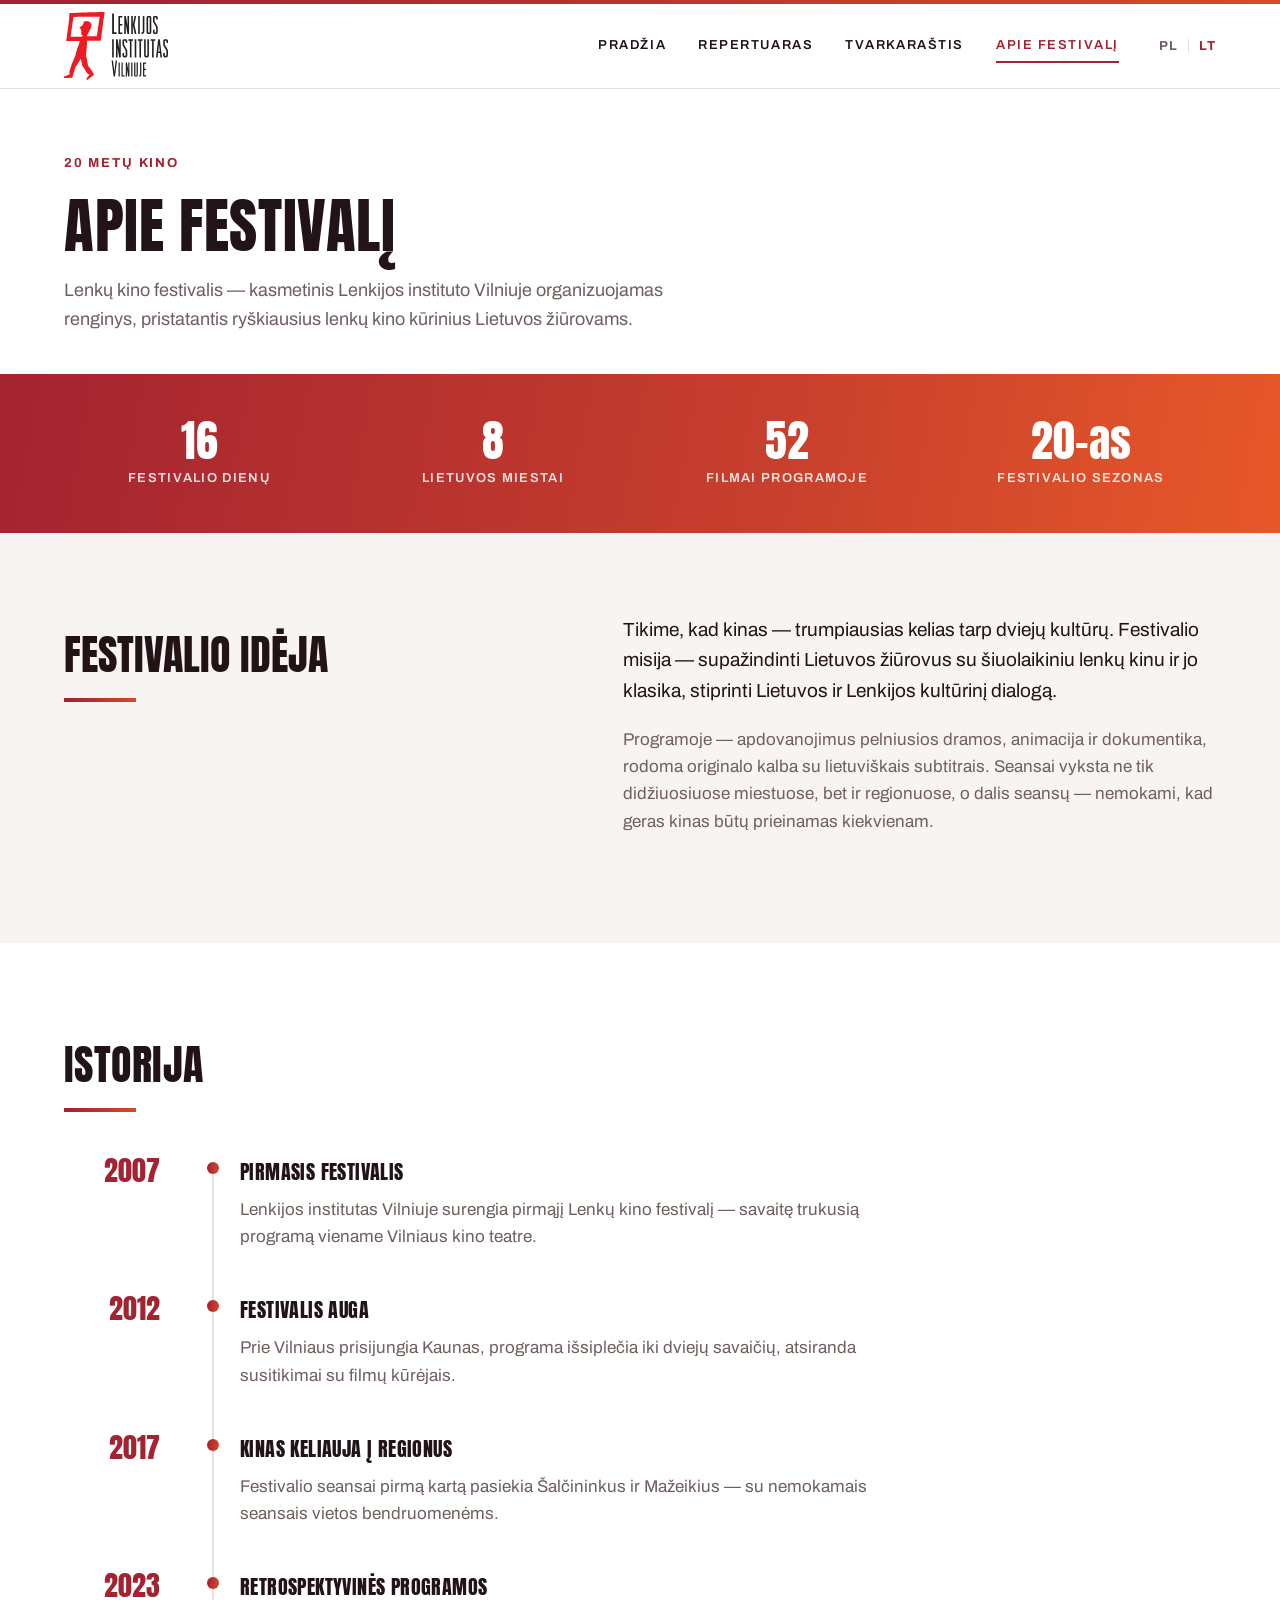
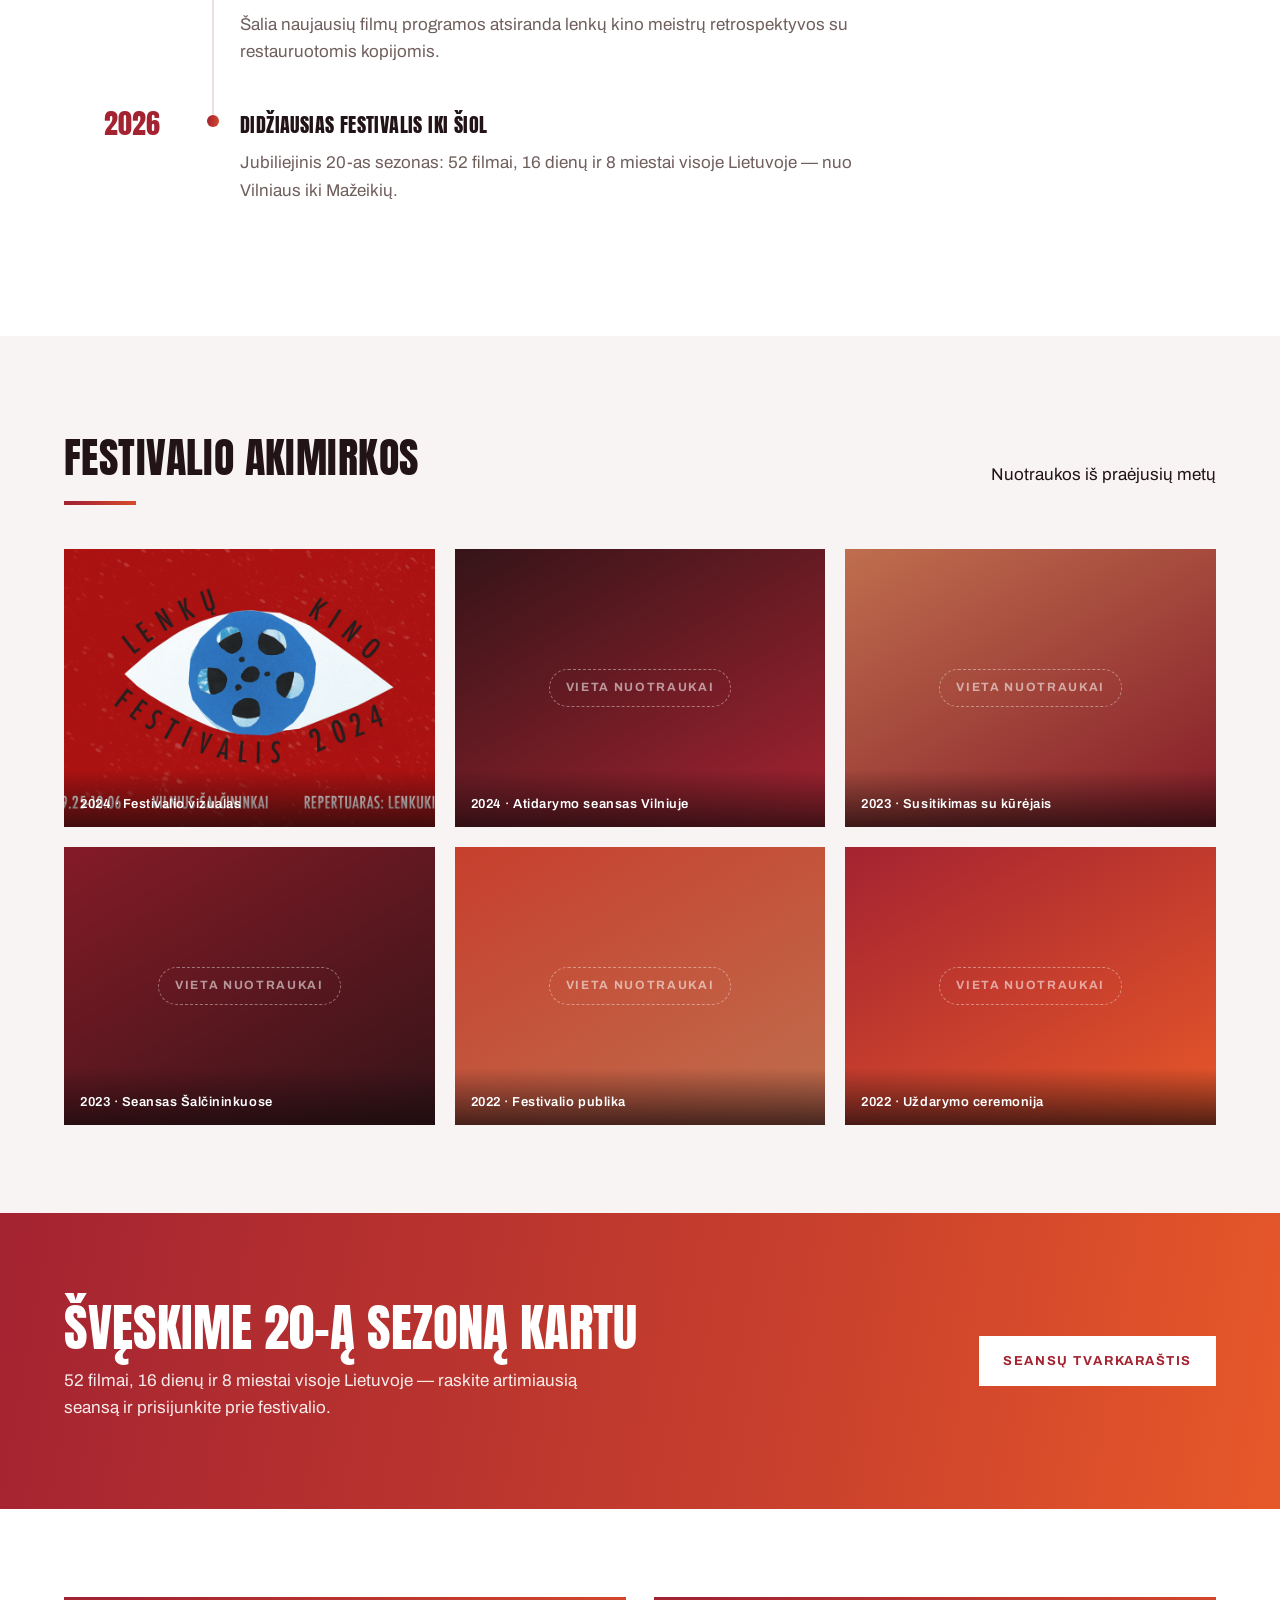
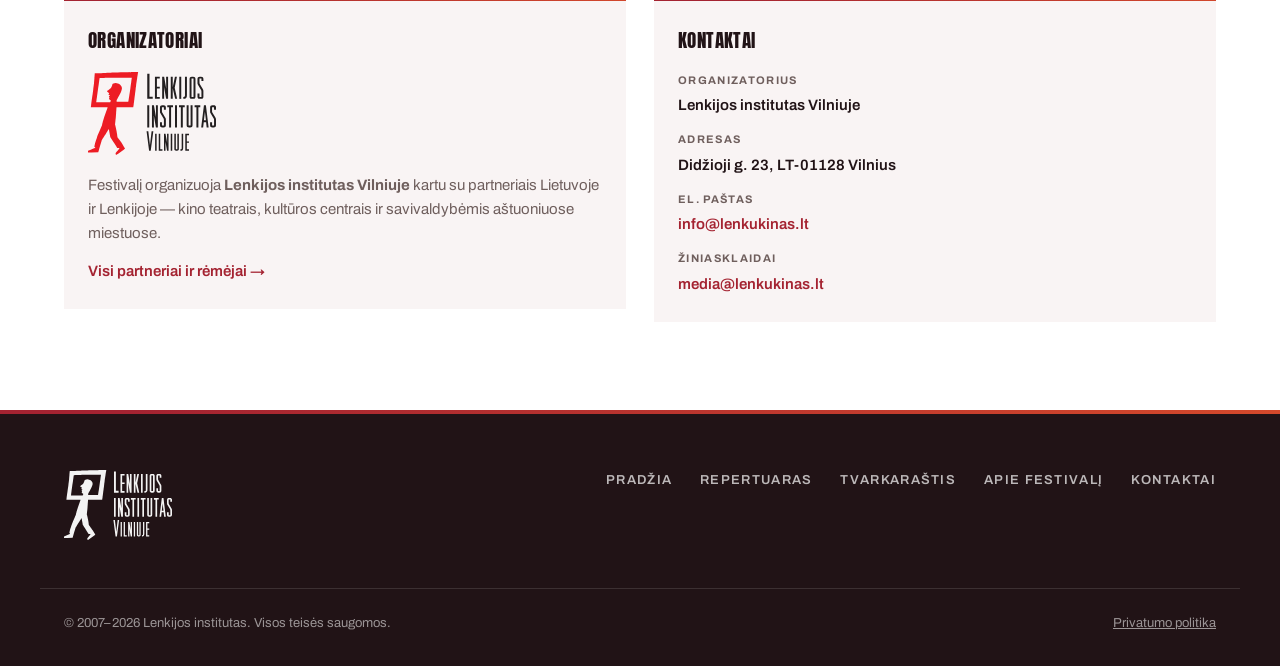
==== commit c6c38331: "Update design: background variants, film data and layout tweaks - Add background (fonas) variant swi" ====
--- a/apie.html
+++ b/apie.html
@@ -8,7 +8,7 @@
 <link rel="preconnect" href="https://fonts.googleapis.com">
 <link rel="preconnect" href="https://fonts.gstatic.com" crossorigin>
 <link href="https://fonts.googleapis.com/css2?family=Anton&family=Archivo:ital,wght@0,400;0,500;0,600;0,700;1,400&display=swap" rel="stylesheet">
-<link rel="stylesheet" href="assets/css/style.css">
+<link rel="stylesheet" href="assets/css/style.css?v=3">
 </head>
 <body class="skaiciai-v2">
 
@@ -43,7 +43,7 @@
     <!-- INTRO -->
     <section class="page-hero">
         <div class="wrap">
-            <p class="eyebrow">Nuo 2007 m.&ensp;·&ensp;20-as festivalio sezonas</p>
+            <p class="eyebrow">20 metų kino</p>
             <h1>Apie festivalį</h1>
             <p class="lead">Lenkų kino festivalis — kasmetinis Lenkijos instituto Vilniuje organizuojamas renginys, pristatantis ryškiausius lenkų kino kūrinius Lietuvos žiūrovams.</p>
         </div>
@@ -183,7 +183,9 @@
 
 <footer class="site-footer">
     <div class="wrap footer-inner">
-        <p class="footer-brand">Lenkų kinas</p>
+        <a href="index.html" class="footer-logo" aria-label="Lenkų kinas — pradžia">
+            <img src="assets/img/logo-lt.svg" alt="Lenkų kinas" width="124" height="80">
+        </a>
         <nav class="footer-nav" aria-label="Footer navigacija">
             <a href="index.html">Pradžia</a>
             <a href="repertuaras.html">Repertuaras</a>
@@ -198,6 +200,6 @@
     </div>
 </footer>
 
-<script src="assets/js/main.js"></script>
+<script src="assets/js/main.js?v=3"></script>
 </body>
 </html>
--- a/assets/css/style.css
+++ b/assets/css/style.css
@@ -12,8 +12,8 @@
     --ink: #211316;
     --ink-soft: #6f5f5d;
     --paper: #fff;
-    --cream: #faf4ef;
-    --line: #ecdfd8;
+    --cream: #f9f4f4;
+    --line: #eadedf;
     --display: "Anton", "Arial Narrow", sans-serif;
     --body: "Archivo", "Helvetica Neue", Arial, sans-serif;
     --wrap: 1200px;
@@ -151,6 +151,12 @@
     gap: 72px;
     flex: none;
     padding-right: 72px;
+}
+
+.marquee-group a {
+    display: flex;
+    align-items: center;
+    flex: none;
 }
 
 .marquee-group img {
@@ -1398,6 +1404,11 @@
 body.partneriai-v3 .marquee-mid,
 body.partneriai-v3 #partneriai { display: none; }
 
+/* fonas — šviesaus fono atspalvio variantai:
+   v1: rausvas popierius (numatytasis iš :root) · v2: neutrali pilka · v3: greige */
+body.fonas-v2 { --cream: #f5f5f5; --line: #e6e4e4; }
+body.fonas-v3 { --cream: #f5f4f2; --line: #e7e3df; }
+
 .switcher {
     position: fixed;
     right: 20px;
@@ -1472,13 +1483,17 @@
     padding-bottom: 40px;
 }
 
-.footer-brand {
-    margin: 0;
-    font-family: var(--display);
-    font-size: 26px;
-    text-transform: uppercase;
-    letter-spacing: .04em;
-}
+.footer-logo { display: block; }
+
+.footer-logo img {
+    width: 108px;
+    height: auto;
+    filter: brightness(0) invert(1);
+    opacity: .95;
+    transition: opacity .15s;
+}
+
+.footer-logo:hover img { opacity: 1; }
 
 .footer-nav {
     display: flex;
@@ -1536,12 +1551,20 @@
 @media (max-width: 960px) {
     .hero { padding: 48px 0 64px; }
 
+    /* Eiliškumas mobile: eyebrow → antraštė → nuotrauka → aprašymas → mygtukai.
+       display: contents leidžia hero-copy vaikams rikiuotis kartu su hero-poster */
     .hero-grid {
         grid-template-columns: 1fr;
-        gap: 48px;
+        gap: 0;
     }
 
-    .hero-poster { order: -1; }
+    .hero-copy { display: contents; }
+    .hero .eyebrow { order: 1; }
+    .hero h1 { order: 2; }
+    .hero-poster { order: 3; margin: 8px 0 32px; }
+    .hero .lead { order: 4; }
+    .hero-actions { order: 5; }
+
     .hero-poster img { box-shadow: 10px 10px 0 var(--main); }
 
     .facts-grid { grid-template-columns: repeat(2, 1fr); gap: 32px 16px; }
@@ -1561,6 +1584,7 @@
     .film-hero .film-poster { order: -1; }
     .film-info_grid { grid-template-columns: 1fr; gap: 40px; }
     .film-meta { grid-template-columns: repeat(2, 1fr); }
+    .film-meta--col { grid-template-columns: 1fr; }
 
     .screening {
         grid-template-columns: 1fr auto;
@@ -1580,6 +1604,8 @@
     .logo img { width: 88px; }
 
     .nav-toggle { display: flex; }
+
+    .header-right { margin-left: auto; gap: 16px; }
 
     .main-nav {
         position: absolute;
@@ -1603,7 +1629,49 @@
     .site-header.nav-open .nav-toggle span:nth-child(2) { opacity: 0; }
     .site-header.nav-open .nav-toggle span:nth-child(3) { transform: translateY(-7px) rotate(-45deg); }
 
+    /* Mobiliame filtrai limpa po headeriu, burbuliukai slankioja horizontaliai (swipe) */
     .filters { top: 76px; }
+
+    .city-filter,
+    .subfilter,
+    .pill-group {
+        flex-wrap: nowrap;
+        overflow-x: auto;
+        scrollbar-width: none;
+        -webkit-overflow-scrolling: touch;
+    }
+
+    .city-filter::-webkit-scrollbar,
+    .subfilter::-webkit-scrollbar,
+    .pill-group::-webkit-scrollbar { display: none; }
+
+    /* Juosta slysta iki pat ekrano krašto (per .wrap 24px įtrauką) */
+    .city-filter,
+    .subfilter {
+        margin-left: -24px;
+        margin-right: -24px;
+        padding-left: 24px;
+        padding-right: 24px;
+    }
+
+    .city-filter .pill,
+    .subfilter .pill,
+    .pill-group .pill,
+    .subfilter-label { flex: none; }
+
+    /* Tvarkaraštyje slankioja tik vidinė burbuliukų juosta, o datos eilutė
+       lieka be overflow, kad neapkirptų kalendoriaus popover'io */
+    #city-filter,
+    .date-filter,
+    .date-filter .pill-group { overflow: visible; }
+    .date-filter .pill-group { flex-wrap: wrap; }
+    #city-filter,
+    .date-filter { margin-left: 0; margin-right: 0; padding-left: 0; padding-right: 0; }
+
+    /* Kalendorius atsidaro nuo visos eilutės krašto, kad netilptų už ekrano */
+    .date-filter { position: relative; }
+    .datepicker { position: static; }
+    .datepicker-pop { left: 0; }
 
     .marquee { padding: 12px 0; }
     .marquee-group { gap: 48px; padding-right: 48px; }
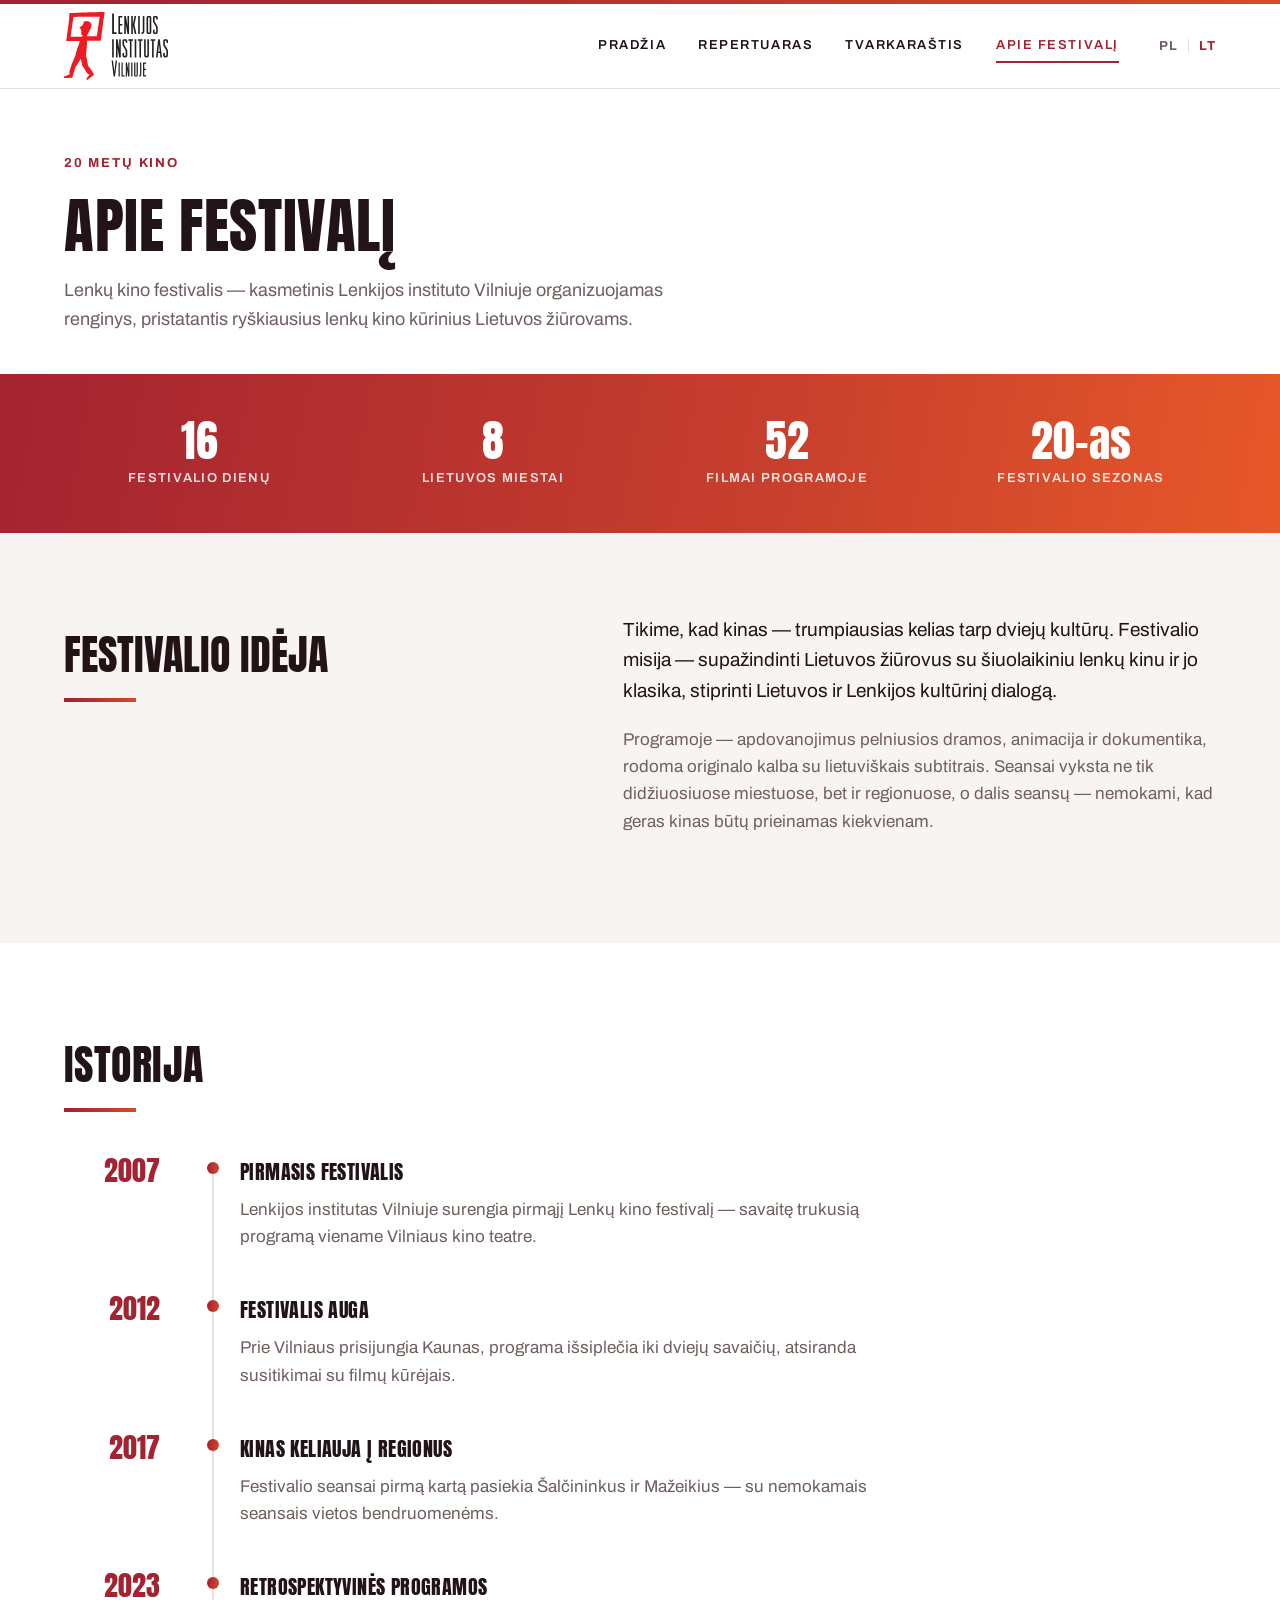
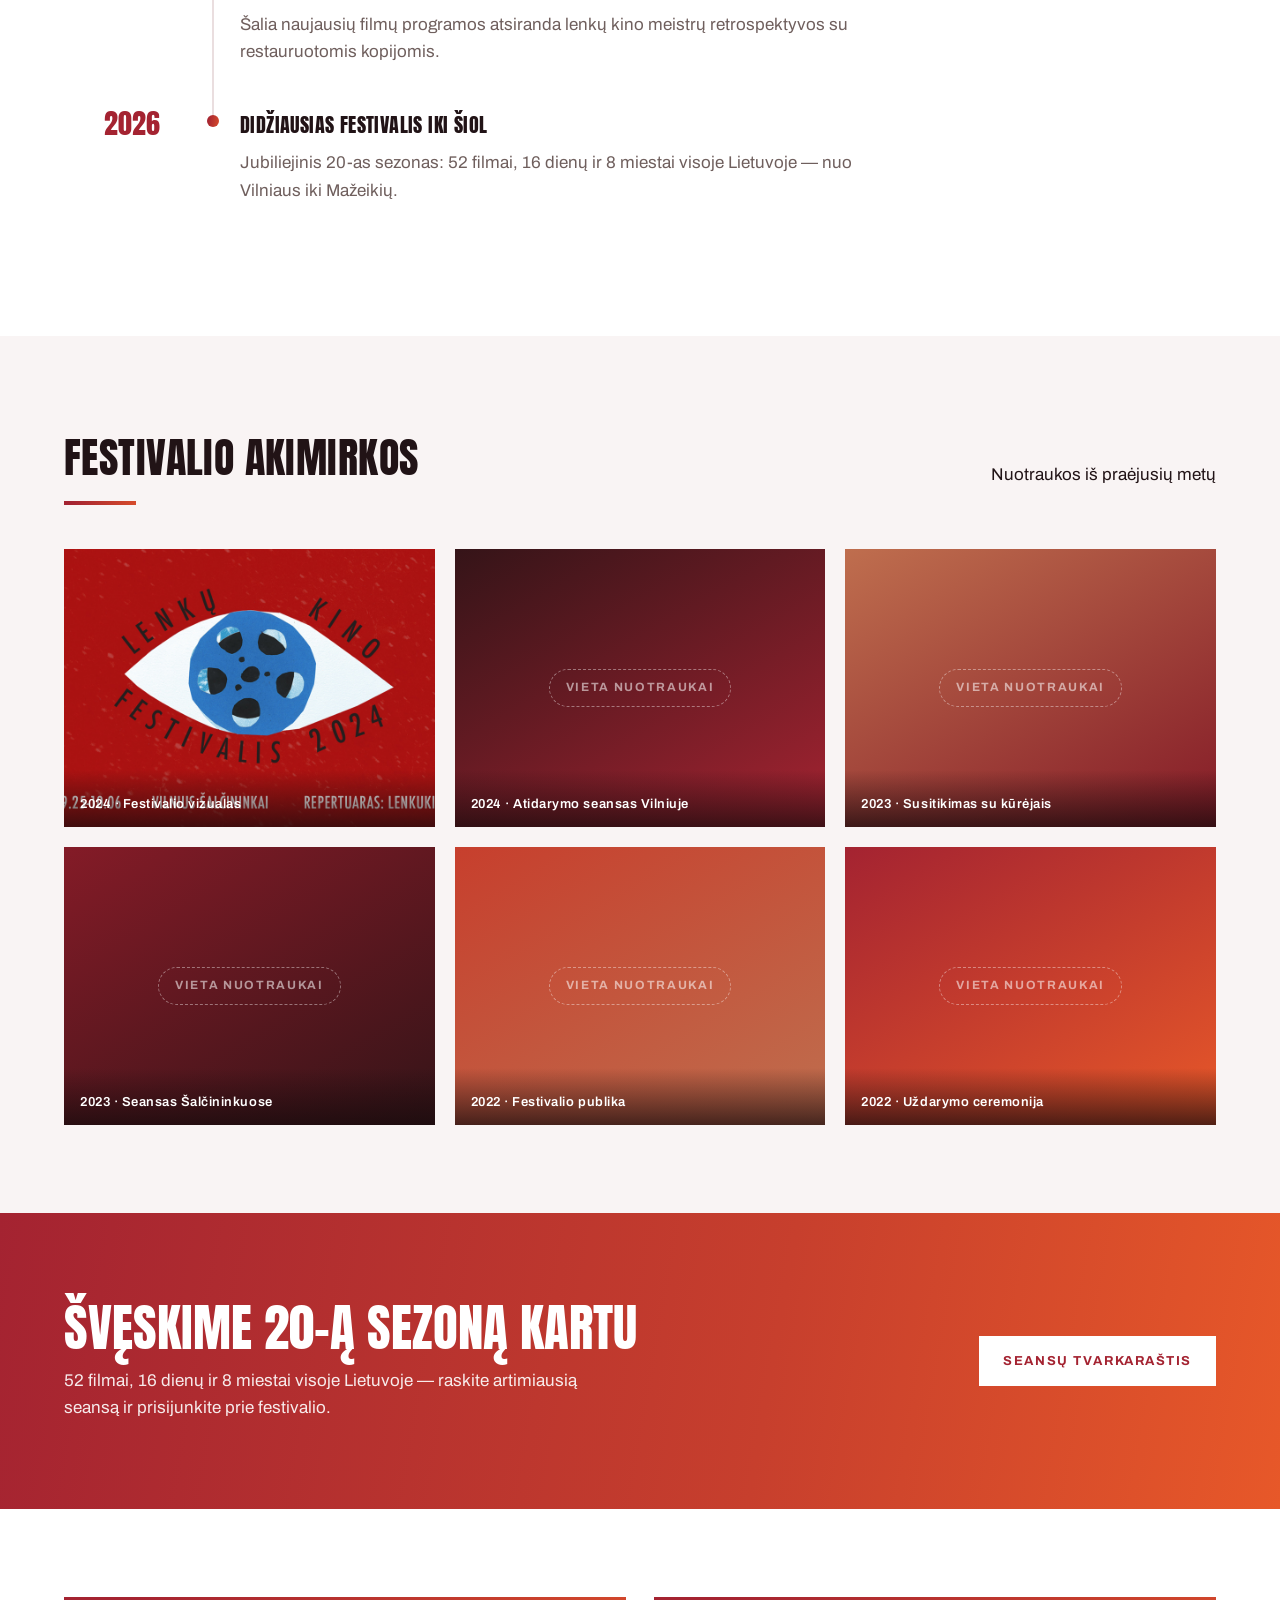
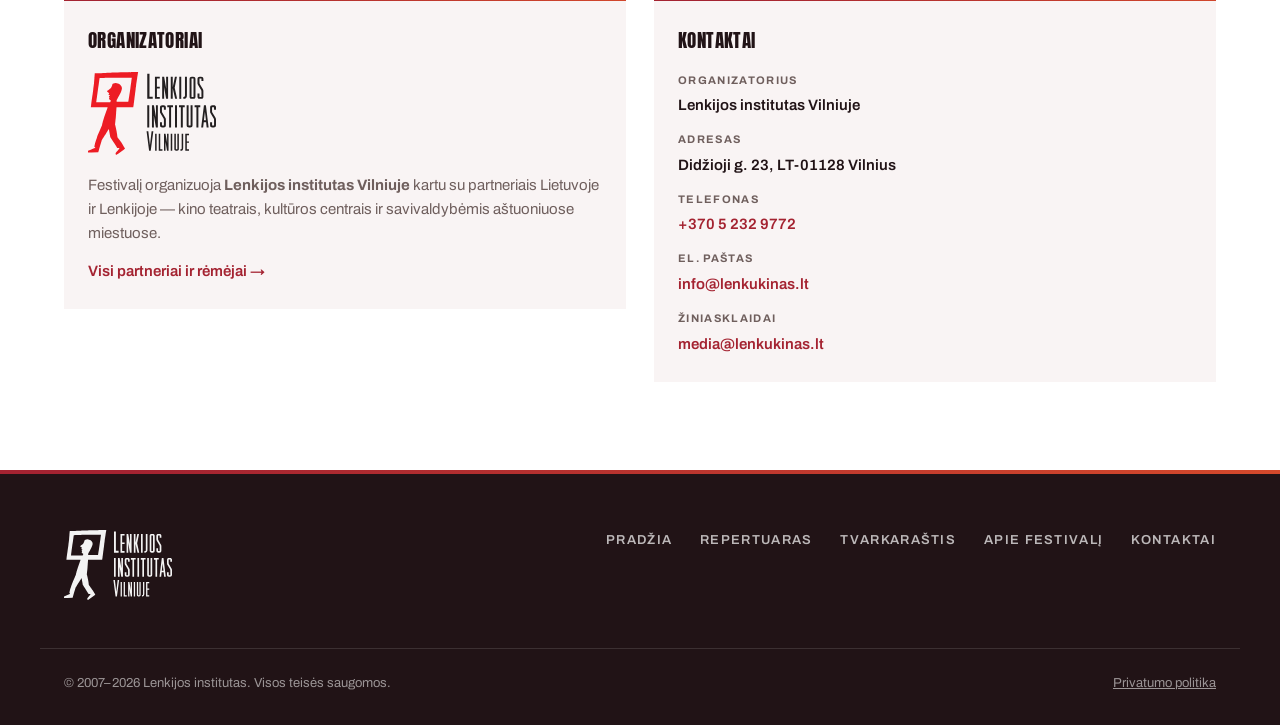
==== commit 45b54a66: "Update film pages, schedule and repertoire scripts; bump assets to v4 Co-Authored-By: Claude Fable 5" ====
--- a/apie.html
+++ b/apie.html
@@ -8,7 +8,7 @@
 <link rel="preconnect" href="https://fonts.googleapis.com">
 <link rel="preconnect" href="https://fonts.gstatic.com" crossorigin>
 <link href="https://fonts.googleapis.com/css2?family=Anton&family=Archivo:ital,wght@0,400;0,500;0,600;0,700;1,400&display=swap" rel="stylesheet">
-<link rel="stylesheet" href="assets/css/style.css?v=3">
+<link rel="stylesheet" href="assets/css/style.css?v=4">
 </head>
 <body class="skaiciai-v2">
 
@@ -172,6 +172,7 @@
                 <dl class="film-meta film-meta--col">
                     <div><dt>Organizatorius</dt><dd>Lenkijos institutas Vilniuje</dd></div>
                     <div><dt>Adresas</dt><dd>Didžioji g. 23, LT-01128 Vilnius</dd></div>
+                    <div><dt>Telefonas</dt><dd><a href="tel:+37052329772">+370 5 232 9772</a></dd></div>
                     <div><dt>El. paštas</dt><dd><a href="mailto:info@lenkukinas.lt">info@lenkukinas.lt</a></dd></div>
                     <div><dt>Žiniasklaidai</dt><dd><a href="mailto:media@lenkukinas.lt">media@lenkukinas.lt</a></dd></div>
                 </dl>
@@ -200,6 +201,6 @@
     </div>
 </footer>
 
-<script src="assets/js/main.js?v=3"></script>
+<script src="assets/js/main.js?v=4"></script>
 </body>
 </html>
--- a/assets/css/style.css
+++ b/assets/css/style.css
@@ -1586,15 +1586,30 @@
     .film-meta { grid-template-columns: repeat(2, 1fr); }
     .film-meta--col { grid-template-columns: 1fr; }
 
+    /* Seanso kortelė mobile: laikas + filmas viršuje, vieta atskirta linija,
+       mygtukas per visą plotį apačioje */
     .screening {
         grid-template-columns: 1fr auto;
-        gap: 8px 16px;
+        gap: 12px 16px;
+        align-items: start;
+        padding: 16px 16px 18px;
     }
-    .screening-place { grid-column: 1 / -1; }
-    .screening .btn-small { grid-column: 1 / -1; justify-self: start; }
-    .screening .free-label { grid-column: 1 / -1; justify-self: start; }
+    .screening-place {
+        grid-column: 1 / -1;
+        padding-top: 14px;
+        border-top: 1px solid var(--line);
+    }
+    .screening .btn-small,
+    .screening .free-label {
+        grid-column: 1 / -1;
+        justify-self: stretch;
+        text-align: center;
+    }
     .screening--schedule { grid-template-columns: auto 1fr; }
     .screening--schedule .screening-film { grid-column: 2; }
+    .screening--schedule .screening-time { min-width: 0; font-size: 20px; line-height: 1.3; }
+    .venue-logo-slot { flex-basis: 56px; width: 56px; }
+    .venue-logo { max-height: 28px; }
 
     .partners { grid-template-columns: repeat(3, 1fr); }
 }
@@ -1659,13 +1674,12 @@
     .pill-group .pill,
     .subfilter-label { flex: none; }
 
-    /* Tvarkaraštyje slankioja tik vidinė burbuliukų juosta, o datos eilutė
+    /* Tvarkaraštyje miestų eilutė slankioja visa (full bleed), o datos eilutė
        lieka be overflow, kad neapkirptų kalendoriaus popover'io */
-    #city-filter,
+    #city-filter .pill-group { flex: none; overflow: visible; }
     .date-filter,
     .date-filter .pill-group { overflow: visible; }
     .date-filter .pill-group { flex-wrap: wrap; }
-    #city-filter,
     .date-filter { margin-left: 0; margin-right: 0; padding-left: 0; padding-right: 0; }
 
     /* Kalendorius atsidaro nuo visos eilutės krašto, kad netilptų už ekrano */
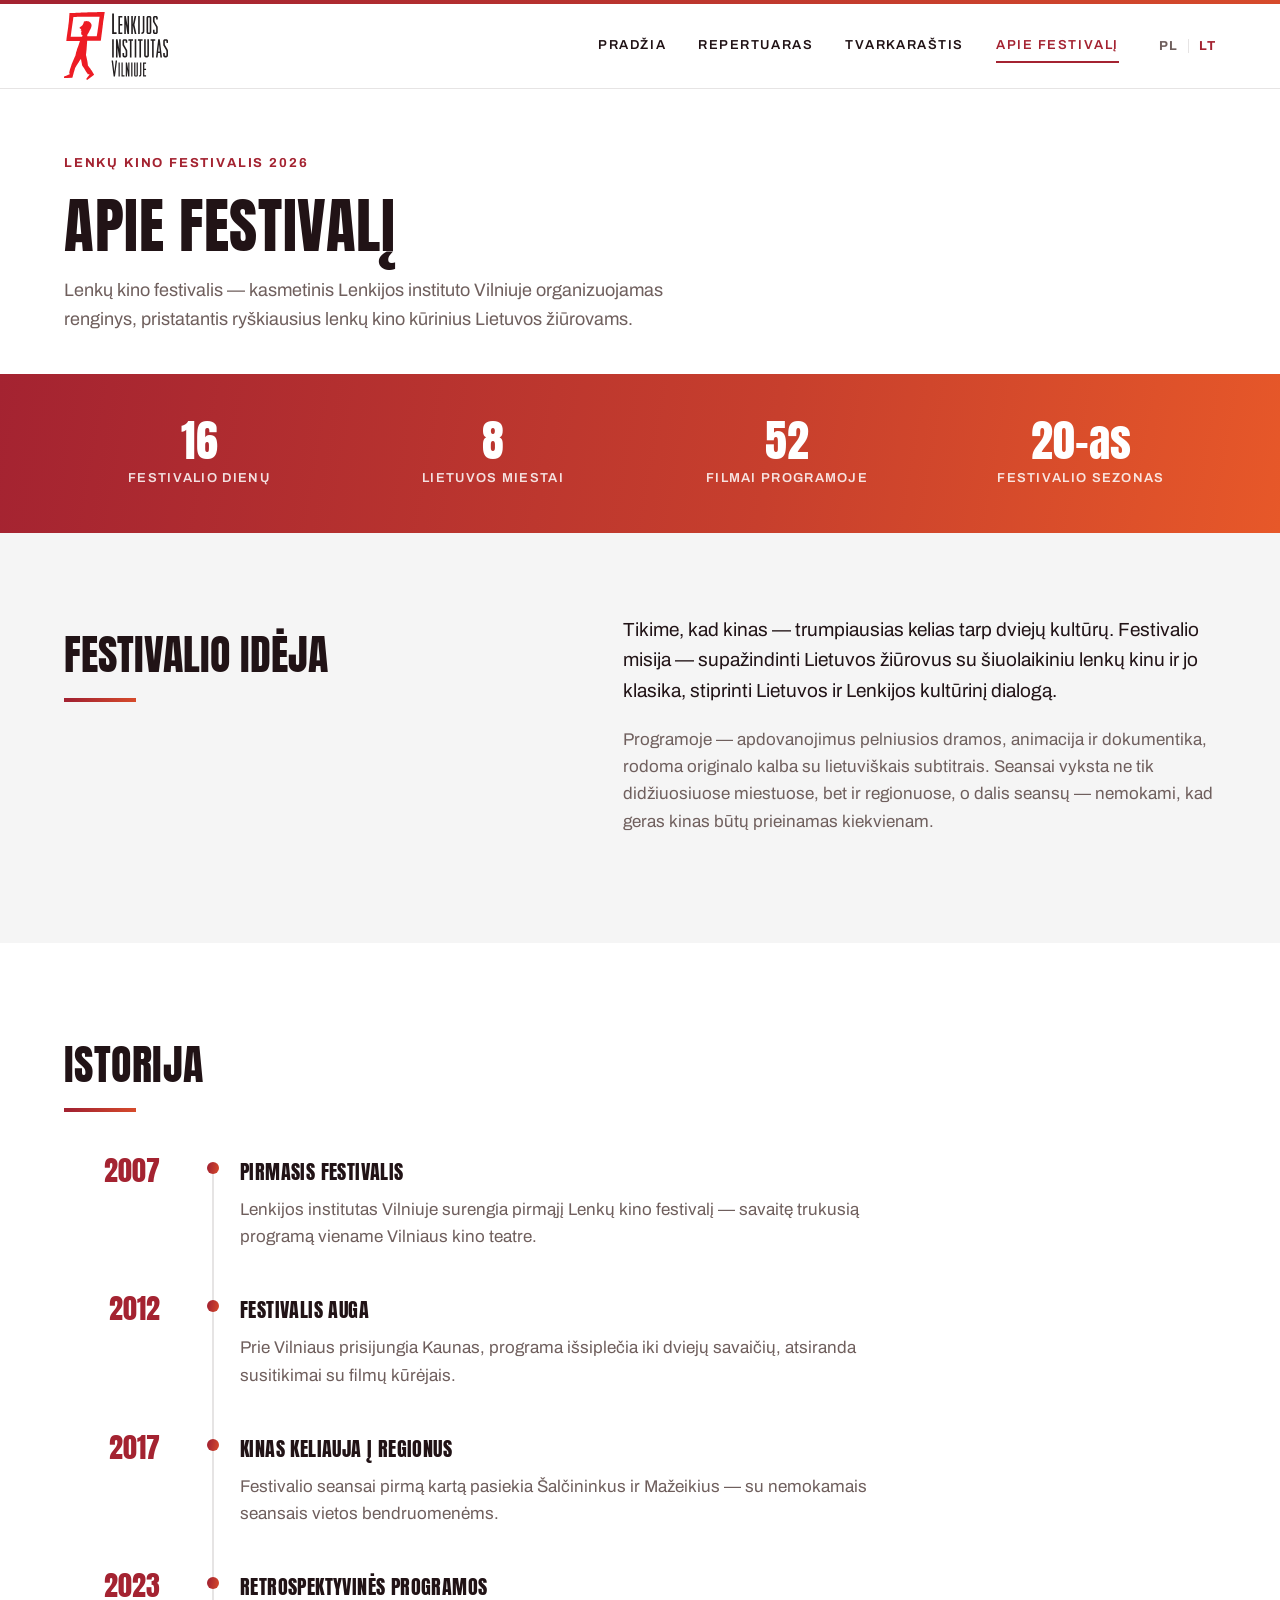
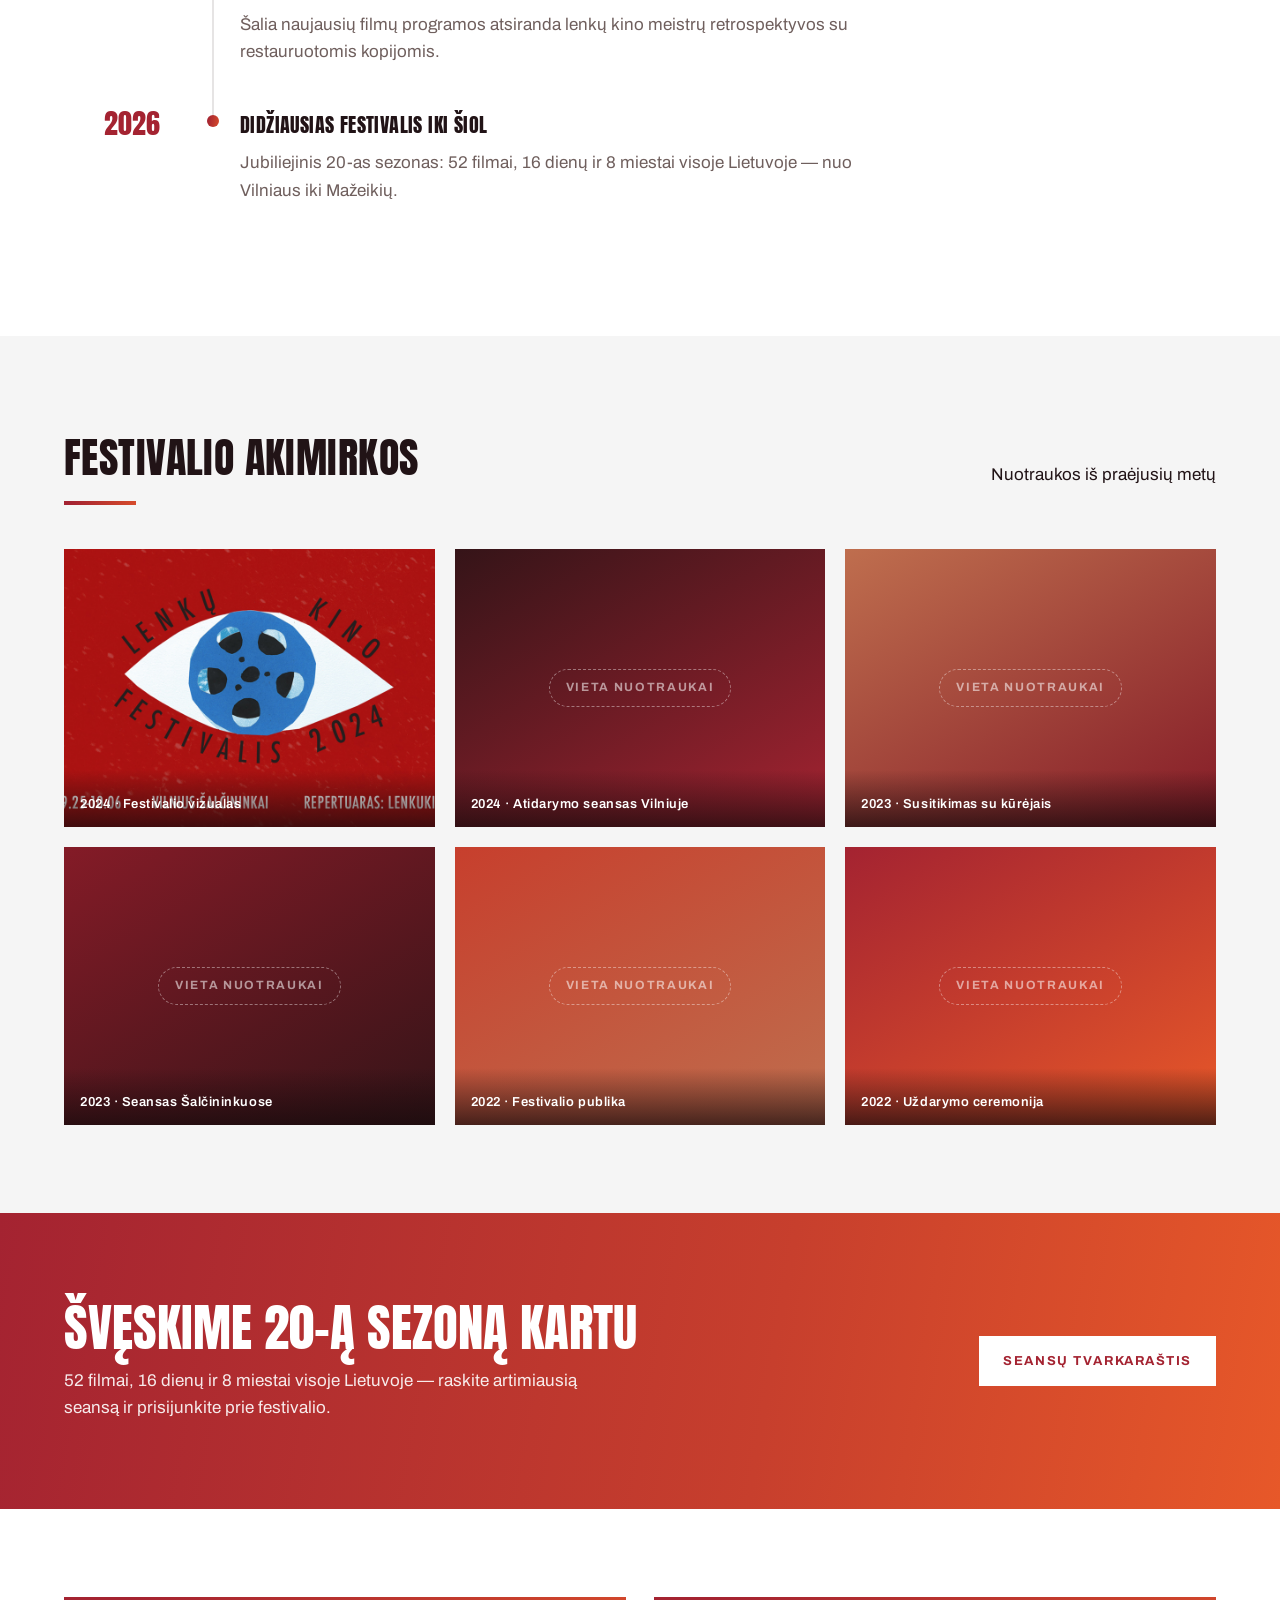
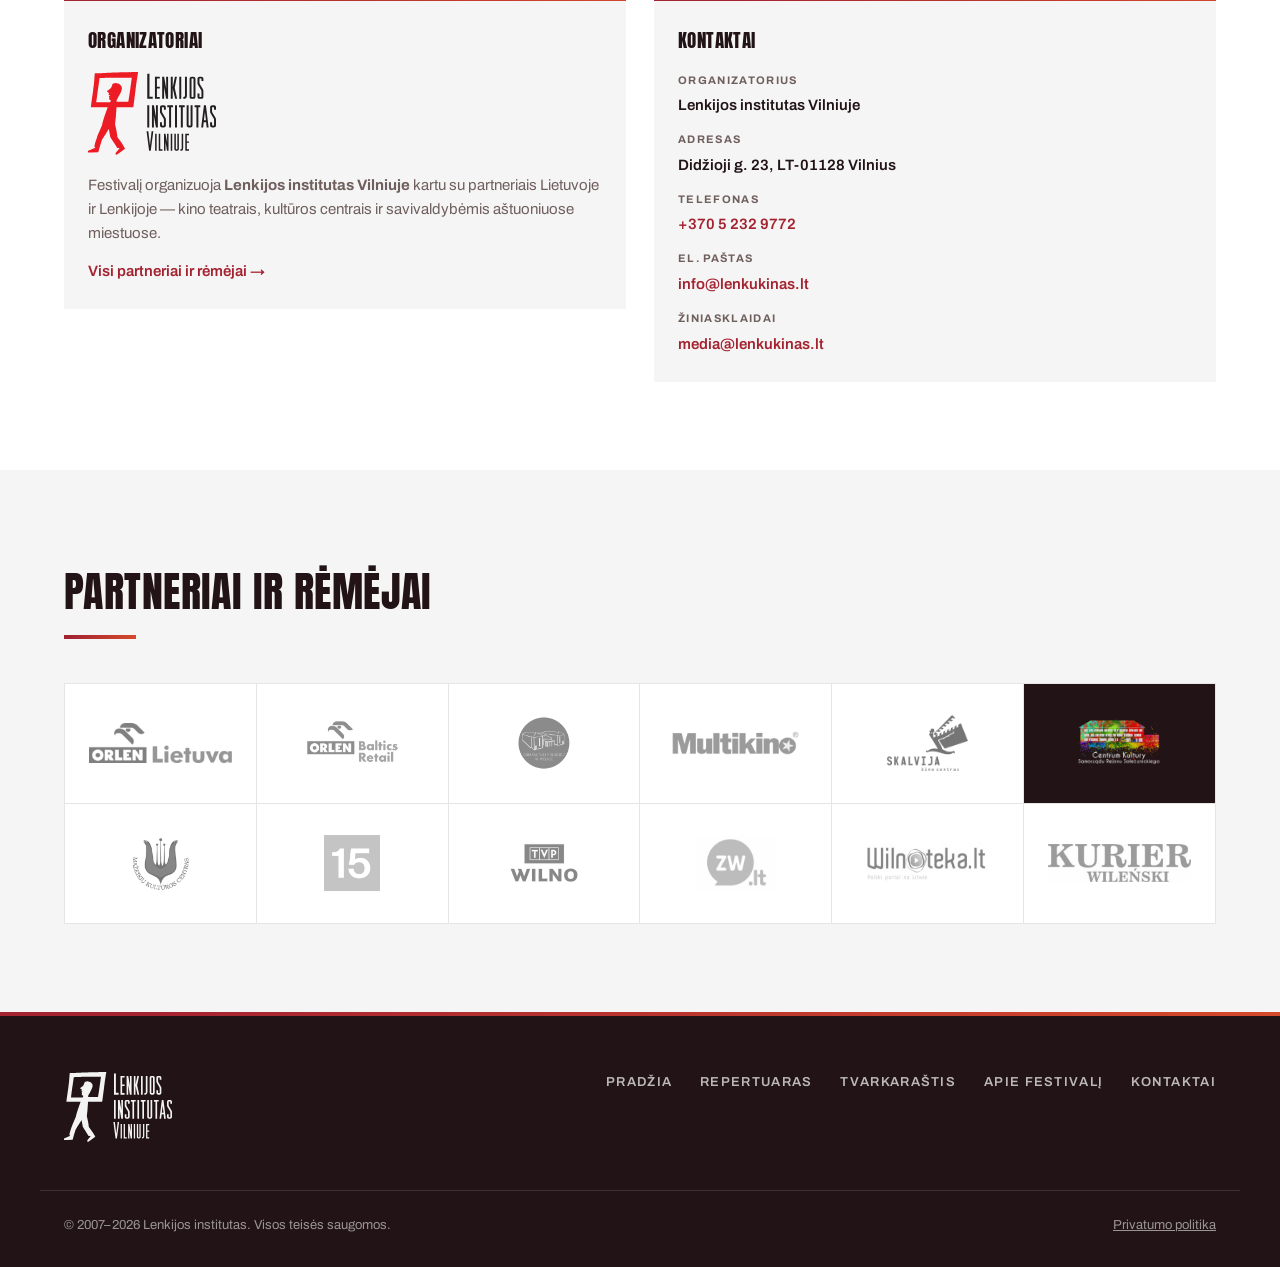
==== commit 60a37f98: "Final polish: cleanup styles, refine pages and film details Co-Authored-By: Claude Fable 5 <noreply@" ====
--- a/apie.html
+++ b/apie.html
@@ -8,9 +8,9 @@
 <link rel="preconnect" href="https://fonts.googleapis.com">
 <link rel="preconnect" href="https://fonts.gstatic.com" crossorigin>
 <link href="https://fonts.googleapis.com/css2?family=Anton&family=Archivo:ital,wght@0,400;0,500;0,600;0,700;1,400&display=swap" rel="stylesheet">
-<link rel="stylesheet" href="assets/css/style.css?v=4">
+<link rel="stylesheet" href="assets/css/style.css?v=10">
 </head>
-<body class="skaiciai-v2">
+<body>
 
 <header class="site-header" id="top">
     <div class="wrap header-inner">
@@ -43,7 +43,7 @@
     <!-- INTRO -->
     <section class="page-hero">
         <div class="wrap">
-            <p class="eyebrow">20 metų kino</p>
+            <p class="eyebrow">Lenkų kino festivalis 2026</p>
             <h1>Apie festivalį</h1>
             <p class="lead">Lenkų kino festivalis — kasmetinis Lenkijos instituto Vilniuje organizuojamas renginys, pristatantis ryškiausius lenkų kino kūrinius Lietuvos žiūrovams.</p>
         </div>
@@ -181,6 +181,29 @@
     </section>
 
 </main>
+
+<!-- PARTNERIAI -->
+<section class="section section-alt" id="partneriai">
+    <div class="wrap">
+        <div class="section-head">
+            <h2>Partneriai ir rėmėjai</h2>
+        </div>
+        <div class="partners">
+            <a class="partner" href="https://www.orlenlietuva.lt" target="_blank" rel="noopener"><img src="assets/img/partner-orlen-lietuva.png" alt="Orlen Lietuva" loading="lazy"></a>
+            <a class="partner" href="https://www.orlen.lt" target="_blank" rel="noopener"><img src="assets/img/partner-orlen-baltic.jpg" alt="Orlen Baltic Retail" loading="lazy"></a>
+            <a class="partner" href="https://www.polskidom.lt" target="_blank" rel="noopener"><img src="assets/img/partner-dkp.png" alt="Dom Kultury Polskiej w Wilnie" loading="lazy"></a>
+            <a class="partner" href="https://multikino.lt" target="_blank" rel="noopener"><img src="assets/img/partner-multikino.png" alt="Multikino" loading="lazy"></a>
+            <a class="partner" href="https://skalvija.lt" target="_blank" rel="noopener"><img src="assets/img/partner-skalvija.png" alt="Kino centras Skalvija" loading="lazy"></a>
+            <a class="partner partner-dark" href="https://salcininkaikultura.lt" target="_blank" rel="noopener"><img src="assets/img/partner-kc.png" alt="Šalčininkų rajono savivaldybės kultūros centras" loading="lazy"></a>
+            <a class="partner" href="https://www.mazeikiai.lt" target="_blank" rel="noopener"><img src="assets/img/partner-mazeikiai.jpg" alt="Mažeikių rajono savivaldybė" loading="lazy"></a>
+            <a class="partner" href="https://www.15min.lt" target="_blank" rel="noopener"><img src="assets/img/partner-15min.png" alt="15min" loading="lazy"></a>
+            <a class="partner" href="https://wilno.tvp.pl" target="_blank" rel="noopener"><img src="assets/img/partner-tvp.jpg" alt="TVP Wilno" loading="lazy"></a>
+            <a class="partner" href="https://zw.lt" target="_blank" rel="noopener"><img src="assets/img/partner-zw.png" alt="zw.lt" loading="lazy"></a>
+            <a class="partner" href="https://www.wilnoteka.lt" target="_blank" rel="noopener"><img src="assets/img/partner-wilnoteka.jpg" alt="Wilnoteka" loading="lazy"></a>
+            <a class="partner" href="https://kurierwilenski.lt" target="_blank" rel="noopener"><img src="assets/img/partner-kw.png" alt="Kurier Wileński" loading="lazy"></a>
+        </div>
+    </div>
+</section>
 
 <footer class="site-footer">
     <div class="wrap footer-inner">
@@ -201,6 +224,6 @@
     </div>
 </footer>
 
-<script src="assets/js/main.js?v=4"></script>
+<script src="assets/js/main.js?v=9"></script>
 </body>
 </html>
--- a/assets/css/style.css
+++ b/assets/css/style.css
@@ -12,8 +12,8 @@
     --ink: #211316;
     --ink-soft: #6f5f5d;
     --paper: #fff;
-    --cream: #f9f4f4;
-    --line: #eadedf;
+    --cream: #f5f5f5;
+    --line: #e6e4e4;
     --display: "Anton", "Arial Narrow", sans-serif;
     --body: "Archivo", "Helvetica Neue", Arial, sans-serif;
     --wrap: 1200px;
@@ -179,15 +179,6 @@
 
 .marquee-chip img { filter: none; opacity: .9; height: 28px; }
 
-.marquee-top {
-    background: var(--cream);
-    padding: 12px 0;
-}
-
-.marquee-top .marquee-group img { height: 28px; }
-.marquee-top .marquee-chip { padding: 5px 12px; }
-.marquee-top .marquee-chip img { height: 22px; }
-
 @keyframes marquee {
     to { transform: translateX(-50%); }
 }
@@ -307,47 +298,20 @@
     text-transform: uppercase;
 }
 
-/* v1 — kortelės */
-body.skaiciai-v1 .facts { padding: 0 0 88px; }
-
-body.skaiciai-v1 .facts-grid { gap: 20px; }
-
-body.skaiciai-v1 .fact {
-    padding: 32px 24px 28px;
-    background: var(--cream);
-    border-top: 4px solid;
-    border-image: var(--grad) 1;
-    text-align: center;
-}
-
-body.skaiciai-v1 .fact strong {
-    font-size: 48px;
-    background: var(--grad);
-    -webkit-background-clip: text;
-    background-clip: text;
-    color: transparent;
-}
-
-body.skaiciai-v1 .fact span {
-    margin-top: 10px;
-    color: var(--ink-soft);
-}
-
-/* v2 — gradiento juosta */
-body.skaiciai-v2 .facts {
+.facts {
     background: var(--grad-soft);
     color: #fff;
     padding: 44px 0;
 }
 
-body.skaiciai-v2 .facts-grid {
+.facts-grid {
     gap: 24px;
     text-align: center;
 }
 
-body.skaiciai-v2 .fact strong { font-size: 44px; }
-
-body.skaiciai-v2 .fact span {
+.fact strong { font-size: 44px; }
+
+.fact span {
     margin-top: 6px;
     opacity: .85;
 }
@@ -400,6 +364,59 @@
     display: grid;
     grid-template-columns: repeat(auto-fill, minmax(300px, 1fr));
     gap: 36px 28px;
+}
+
+/* Filmų slideris — slankioja į šoną, full bleed dešinėje (pradžia + filmo psl.) */
+#filmai,
+#kiti-filmai { overflow-x: clip; }
+
+.slider-nav {
+    display: flex;
+    align-items: center;
+    gap: 10px;
+}
+
+.slider-nav .btn { margin-left: 8px; }
+
+.slider-arrow {
+    width: 44px;
+    height: 44px;
+    display: inline-flex;
+    align-items: center;
+    justify-content: center;
+    background: #fff;
+    color: var(--ink);
+    border: 1.5px solid var(--line);
+    border-radius: 50%;
+    cursor: pointer;
+    transition: border-color .15s, color .15s, opacity .15s;
+}
+
+.slider-arrow:hover:not(:disabled) { border-color: var(--main); color: var(--main); }
+
+.slider-arrow:disabled { opacity: .35; cursor: default; }
+
+.movies-slider {
+    display: flex;
+    gap: 28px;
+    overflow-x: auto;
+    margin-right: calc(50% - 50vw);
+    padding-right: 24px;
+    scroll-snap-type: x proximity;
+    scrollbar-width: none;
+    -webkit-overflow-scrolling: touch;
+}
+
+.movies-slider::-webkit-scrollbar { display: none; }
+
+.movies-slider .movie {
+    flex: 0 0 300px;
+    scroll-snap-align: start;
+}
+
+@media (max-width: 760px) {
+    .movies-slider { gap: 20px; }
+    .movies-slider .movie { flex-basis: 240px; }
 }
 
 .movie {
@@ -1392,76 +1409,6 @@
 .partner-dark { background: var(--ink); }
 .partner-dark img { opacity: .85; filter: none; }
 .partner-dark:hover img { opacity: 1; }
-
-/* --------------------------------------------------------------------------
-   Variantai + perjungiklis
-   -------------------------------------------------------------------------- */
-
-/* v1: juosta po skaičių · v2: blokas prieš footer · v3: juosta virš navbaro */
-body.partneriai-v1 .marquee-top,
-body.partneriai-v1 #partneriai { display: none; }
-body.partneriai-v2 .marquee { display: none; }
-body.partneriai-v3 .marquee-mid,
-body.partneriai-v3 #partneriai { display: none; }
-
-/* fonas — šviesaus fono atspalvio variantai:
-   v1: rausvas popierius (numatytasis iš :root) · v2: neutrali pilka · v3: greige */
-body.fonas-v2 { --cream: #f5f5f5; --line: #e6e4e4; }
-body.fonas-v3 { --cream: #f5f4f2; --line: #e7e3df; }
-
-.switcher {
-    position: fixed;
-    right: 20px;
-    bottom: 20px;
-    z-index: 100;
-    display: flex;
-    flex-direction: column;
-    gap: 8px;
-    padding: 12px 14px;
-    background: #fff;
-    border: 1px solid var(--line);
-    border-radius: 14px;
-    box-shadow: 0 6px 24px rgba(33, 19, 22, .14);
-}
-
-.switcher-row {
-    display: flex;
-    align-items: center;
-    justify-content: space-between;
-    gap: 6px;
-}
-
-.switcher-label {
-    font-size: 12px;
-    font-weight: 700;
-    letter-spacing: .1em;
-    text-transform: uppercase;
-    color: var(--ink-soft);
-    margin-right: 10px;
-}
-
-.switcher button {
-    padding: 6px 14px;
-    font-family: var(--body);
-    font-size: 12px;
-    font-weight: 700;
-    letter-spacing: .06em;
-    text-transform: uppercase;
-    color: var(--ink);
-    background: none;
-    border: 1.5px solid var(--line);
-    border-radius: 999px;
-    cursor: pointer;
-    transition: background .15s, color .15s, border-color .15s;
-}
-
-.switcher button:hover { border-color: var(--main); color: var(--main); }
-
-.switcher button.is-active {
-    background: var(--main);
-    border-color: var(--main);
-    color: #fff;
-}
 
 /* --------------------------------------------------------------------------
    Footer
